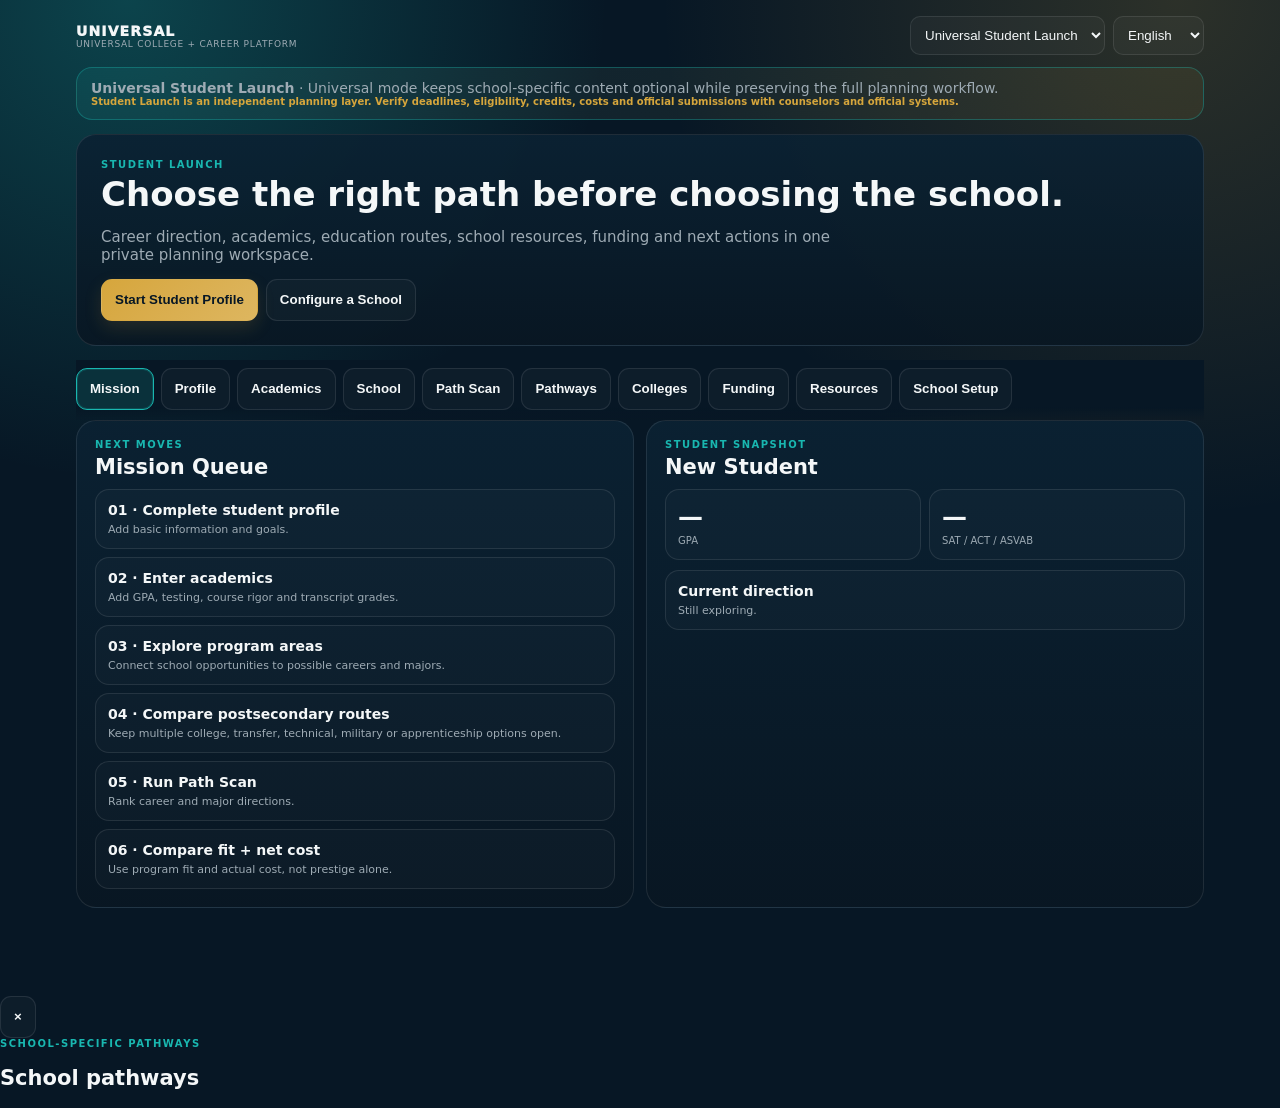
==== index.html @ d051eff3 "Load school pathway lookup" ====
<!doctype html><html lang="en"><head><meta charset="utf-8"><meta name="viewport" content="width=device-width,initial-scale=1"><title>Student Launch</title><meta name="theme-color" content="#071725"><link rel="stylesheet" href="styles.css"></head><body><div class="app"><header class="topbar"><div><div class="brand" id="brandName">STUDENT LAUNCH</div><div class="brandSub" id="brandSub">UNIVERSAL HIGH SCHOOL LAUNCH PLATFORM</div></div><div class="topActions"><select id="schoolSelect" aria-label="School edition"></select><select id="language"><option value="en">English</option><option value="es">Español</option></select></div></header><div class="edition" id="editionBanner"></div><section class="hero"><div class="eyebrow" id="heroEyebrow">Student Launch</div><h1>Choose the right path before choosing the school.</h1><p id="heroSub">Career direction, academics, education routes, school resources, funding and next actions in one private planning workspace.</p><div class="actions"><button class="btn primary" data-go="profile">Start Student Profile</button><button class="btn" data-go="setup">Configure a School</button></div></section><nav class="nav" id="nav"><button class="on" data-view="home">Mission</button><button data-view="profile">Profile</button><button data-view="academics">Academics</button><button data-view="school">School</button><button data-view="scan">Path Scan</button><button data-view="routes">Pathways</button><button data-view="colleges">Colleges</button><button data-view="funding">Funding</button><button data-view="resources">Resources</button><button data-view="setup">School Setup</button></nav><main><section class="view on" id="home"><div class="grid"><div class="panel"><div class="eyebrow">Next Moves</div><h2>Mission Queue</h2><div class="list" id="queue"></div></div><div class="panel"><div class="eyebrow">Student Snapshot</div><h2 id="snapName">New Student</h2><div class="stats"><div class="card"><strong id="snapGpa">—</strong><span>GPA</span></div><div class="card"><strong id="snapTest">—</strong><span>SAT / ACT / ASVAB</span></div></div><div class="card"><b>Current direction</b><p id="signal">Still exploring.</p></div></div></div></section><section class="view" id="profile"><div class="panel"><div class="eyebrow">Student Profile</div><h2>Basic information</h2><div class="grid"><div class="field"><label>Name</label><input id="name"></div><div class="field"><label>Graduation year</label><input id="grad" placeholder="2027"></div><div class="field"><label>Home state</label><input id="state" placeholder="Georgia"></div><div class="field"><label>Possible education benefit?</label><select id="benefit"><option>No</option><option>Possible / Verify</option><option>Yes / Verify</option></select></div></div><div class="field"><label>Interests</label><textarea id="interests"></textarea></div><div class="field"><label>Financial goal</label><textarea id="goal"></textarea></div><button class="btn primary" id="saveProfile">Save Profile</button></div></section><section class="view" id="academics"><div class="grid"><div class="panel"><div class="eyebrow">Academic Record</div><h2>Grades + rigor</h2><div class="grid"><div class="field"><label>Weighted GPA</label><input id="wgpa"></div><div class="field"><label>Unweighted GPA</label><input id="ugpa"></div><div class="field"><label>SAT</label><input id="sat"></div><div class="field"><label>ACT</label><input id="act"></div><div class="field"><label>AP Classes</label><input id="ap"></div><div class="field"><label>Honors Classes</label><input id="honors"></div><div class="field"><label>Dual Enrollment</label><input id="dual"></div><div class="field"><label>Class Rank</label><input id="rank"></div></div><button class="btn primary" id="saveAcad">Save Academics</button></div><div class="panel"><div class="row"><div><div class="eyebrow">Transcript Builder</div><h2>Course grades</h2></div><button class="btn" id="addCourse">+ Add</button></div><div class="list" id="courses"></div></div></div></section><section class="view" id="school"><div class="grid"><div class="panel"><div class="eyebrow" id="schoolEyebrow">School Edition</div><h2 id="schoolTitle">Universal mode</h2><p class="muted" id="schoolDesc"></p><div class="list" id="schoolPrograms"></div></div><div class="panel"><div class="eyebrow">School Readiness</div><h2>Official-system checklist</h2><div class="list" id="schoolChecklist"></div><div class="card notice" id="schoolCodeCard"></div></div></div></section><section class="view" id="scan"><div class="panel"><div class="eyebrow">Path Scan</div><h2>Find career + major directions</h2><p class="muted">This is planning guidance, not a final decision. Compare the result with courses, costs, real programs and counselor guidance.</p><div id="scanQuestions"></div><button class="btn primary" id="runScan">Analyze Paths</button><div class="list" id="scanResults"></div></div></section><section class="view" id="routes"><div class="grid"><div class="panel"><div class="eyebrow">Postsecondary Pathways</div><h2>Compare more than one route</h2><div class="list" id="routeList"></div></div><div class="panel"><div class="eyebrow">Selected</div><h2>Routes being considered</h2><div class="list" id="selectedRoutes"></div></div></div></section><section class="view" id="colleges"><div class="panel"><div class="eyebrow">College + Training Options</div><h2>Compare fit before prestige</h2><p class="muted">Planning matches only. Verify programs, admissions, deadlines, costs, transfer rules and scholarships on official sources.</p><div class="grid" id="schools"></div></div></section><section class="view" id="funding"><div class="grid"><div class="panel"><div class="eyebrow">Funding Stack</div><h2>Build the full aid picture</h2><div class="list" id="fundList"></div></div><div class="panel"><div class="eyebrow">Net Cost</div><h2>Simple annual estimate</h2><div class="field"><label>Annual cost</label><input id="cost"></div><div class="field"><label>Scholarships / grants</label><input id="scholar"></div><div class="field"><label>Other benefits</label><input id="benefits"></div><div class="card"><b>Estimated remaining annual cost</b><div class="big" id="net">$—</div></div></div></div></section><section class="view" id="resources"><div class="grid"><div class="panel"><div class="eyebrow">Official Resources</div><h2>Plan here. Act in official systems.</h2><div class="resources" id="resourceList"></div></div><div class="panel"><div class="eyebrow">Privacy + Handoff</div><h2>Student-first by design</h2><div class="card notice"><b>Private by default</b><p>Student-entered information stays in this browser unless the student chooses to export it.</p></div><div class="card"><b>Planning layer</b><p>Student Launch does not replace counselors, transcripts, FAFSA, district tools, official college portals, or school systems.</p></div></div></div></section><section class="view" id="setup"><div class="grid"><div class="panel"><div class="eyebrow">School Setup</div><h2>Create another school edition</h2><p class="muted">Configure the school once. The student experience updates from the configuration instead of requiring a rebuild.</p><div class="grid"><div class="field"><label>School name</label><input id="cfgName"></div><div class="field"><label>Short name</label><input id="cfgShort"></div><div class="field"><label>District</label><input id="cfgDistrict"></div><div class="field"><label>State</label><input id="cfgState"></div><div class="field"><label>Primary color</label><input id="cfgPrimary" placeholder="#19B7B0"></div><div class="field"><label>Accent color</label><input id="cfgAccent" placeholder="#D6A63C"></div><div class="field"><label>School code</label><input id="cfgCode"></div><div class="field"><label>Supported languages</label><input id="cfgLangs" placeholder="English, Spanish"></div></div><div class="field"><label>Programs / pathways (one per line: Name | Description)</label><textarea id="cfgPrograms"></textarea></div><div class="field"><label>Official resources (one per line: Name | URL | Description)</label><textarea id="cfgResources"></textarea></div><div class="field"><label>Readiness checklist (one item per line)</label><textarea id="cfgChecklist"></textarea></div><div class="field"><label>Pilot disclaimer</label><textarea id="cfgDisclaimer"></textarea></div><div class="actions"><button class="btn primary" id="saveSchool">Save School Edition</button><button class="btn" id="resetSchool">Load Current Into Form</button></div></div><div class="panel"><div class="eyebrow">Preview</div><h2>Configuration summary</h2><div id="setupPreview" class="list"></div></div></div></section></main></div><script src="app.js"></script><script src="student-profile-enhancements.js"></script><script src="school-pathway-lookup.js"></script><script src="button-fixes.js"></script></body></html>
---- styles.css ----
:root{--bg:#071725;--panel:#0b2233;--primary:#19b7b0;--accent:#d6a63c;--text:#f4f7f8;--muted:#9eabb4;--line:#ffffff18}*{box-sizing:border-box}body{margin:0;background:radial-gradient(circle at 10% 0,color-mix(in srgb,var(--primary) 28%,transparent),transparent 30%),radial-gradient(circle at 92% 0,color-mix(in srgb,var(--accent) 18%,transparent),transparent 32%),var(--bg);color:var(--text);font:14px system-ui,-apple-system,Segoe UI,sans-serif}.app{max-width:1160px;margin:auto;padding:16px 16px 88px}.topbar{display:flex;justify-content:space-between;gap:12px;align-items:center}.brand{font-weight:950;letter-spacing:.08em}.brandSub{font-size:9px;color:var(--muted);letter-spacing:.08em}.topActions{display:flex;gap:8px;flex-wrap:wrap}.topActions select,.field input,.field textarea,.field select{background:#ffffff08;border:1px solid var(--line);color:var(--text);border-radius:10px;padding:10px}.topActions select option,.field select option{color:#111}.edition{margin:12px 0;padding:12px 14px;border:1px solid color-mix(in srgb,var(--primary) 35%,transparent);background:linear-gradient(135deg,color-mix(in srgb,var(--primary) 10%,transparent),color-mix(in srgb,var(--accent) 8%,transparent));border-radius:16px;color:var(--muted)}.hero,.panel{border:1px solid var(--line);background:linear-gradient(180deg,#0b2233ee,#091723ee);border-radius:20px}.hero{padding:24px;margin:14px 0}.hero h1{font-size:34px;line-height:1.05;margin:7px 0}.hero p{max-width:760px;color:var(--muted);font-size:15px}.eyebrow{font-size:10px;color:var(--primary);font-weight:900;text-transform:uppercase;letter-spacing:.15em}.actions,.row{display:flex;gap:8px;align-items:center;flex-wrap:wrap}.actions{margin-top:14px}.row{justify-content:space-between;align-items:flex-start}.nav{position:sticky;top:0;z-index:5;display:flex;gap:7px;overflow:auto;padding:8px 0 10px;background:linear-gradient(var(--bg) 78%,transparent)}.nav button,.btn{border:1px solid var(--line);background:#ffffff07;color:var(--text);padding:10px 13px;min-height:42px;border-radius:11px;font-weight:800;cursor:pointer;touch-action:manipulation;-webkit-tap-highlight-color:transparent;transition:transform .12s ease,border-color .12s ease,background .12s ease,box-shadow .12s ease}.nav button:hover,.btn:hover{border-color:color-mix(in srgb,var(--primary) 58%,transparent);background:color-mix(in srgb,var(--primary) 8%,#ffffff07)}.nav button:focus-visible,.btn:focus-visible{outline:3px solid color-mix(in srgb,var(--primary) 45%,transparent);outline-offset:2px}.nav button:active,.btn:active,.btn.pressed{transform:translateY(1px) scale(.985)}.nav button.on,.btn.on{border-color:var(--primary);background:color-mix(in srgb,var(--primary) 16%,transparent);box-shadow:inset 0 0 0 1px color-mix(in srgb,var(--primary) 20%,transparent)}.btn.primary{background:linear-gradient(135deg,var(--accent),color-mix(in srgb,var(--accent) 82%,white));color:#071725;border:1px solid transparent;box-shadow:0 7px 18px color-mix(in srgb,var(--accent) 14%,transparent)}.btn.primary:hover{background:linear-gradient(135deg,color-mix(in srgb,var(--accent) 92%,white),color-mix(in srgb,var(--accent) 72%,white))}.view{display:none}.view.on{display:block}.grid{display:grid;grid-template-columns:1fr 1fr;gap:12px}.panel{padding:18px}.panel h2{margin:5px 0 10px;font-size:21px}.card{border:1px solid var(--line);background:#ffffff05;border-radius:14px;padding:12px}.card p{color:var(--muted);font-size:11px;margin:5px 0 0}.notice{border-left:3px solid var(--primary)}.muted{color:var(--muted)}.list{display:grid;gap:8px;margin-top:10px}.field{margin:8px 0}.field label{display:block;color:var(--muted);font-size:9px;text-transform:uppercase;letter-spacing:.08em;margin-bottom:4px}.field input,.field textarea,.field select{width:100%}.field textarea{min-height:82px;resize:vertical}.stats{display:grid;grid-template-columns:1fr 1fr;gap:8px;margin:10px 0}.stats strong,.big{display:block;font-size:25px;font-weight:900}.stats span{font-size:10px;color:var(--muted)}.resource{display:block;color:inherit;text-decoration:none}.resource:hover .card{border-color:var(--primary)}.resources{display:grid;grid-template-columns:1fr 1fr;gap:8px}.pill{display:inline-flex;padding:4px 7px;border-radius:999px;border:1px solid color-mix(in srgb,var(--primary) 38%,transparent);color:var(--primary);font-size:9px}.score{font-size:23px;font-weight:900}.course{display:grid;grid-template-columns:2fr 1fr 1fr 1fr auto;gap:6px;align-items:end}.course .btn{height:42px}.check{display:flex;gap:8px;align-items:flex-start}.check input{margin-top:3px}.configBadge{font-size:10px;color:var(--accent);font-weight:800}@media(max-width:820px){.grid,.resources,.course{grid-template-columns:1fr}.hero h1{font-size:30px}.topbar{align-items:flex-start;flex-direction:column}.topActions{width:100%}.topActions select{flex:1;min-width:150px}.nav{margin-left:-4px;margin-right:-4px;padding-bottom:12px}.nav button{flex:0 0 auto;min-height:44px}.hero .actions .btn,.panel>.btn{width:100%;justify-content:center}.row>.btn{min-width:92px}.stats{grid-template-columns:1fr 1fr}}
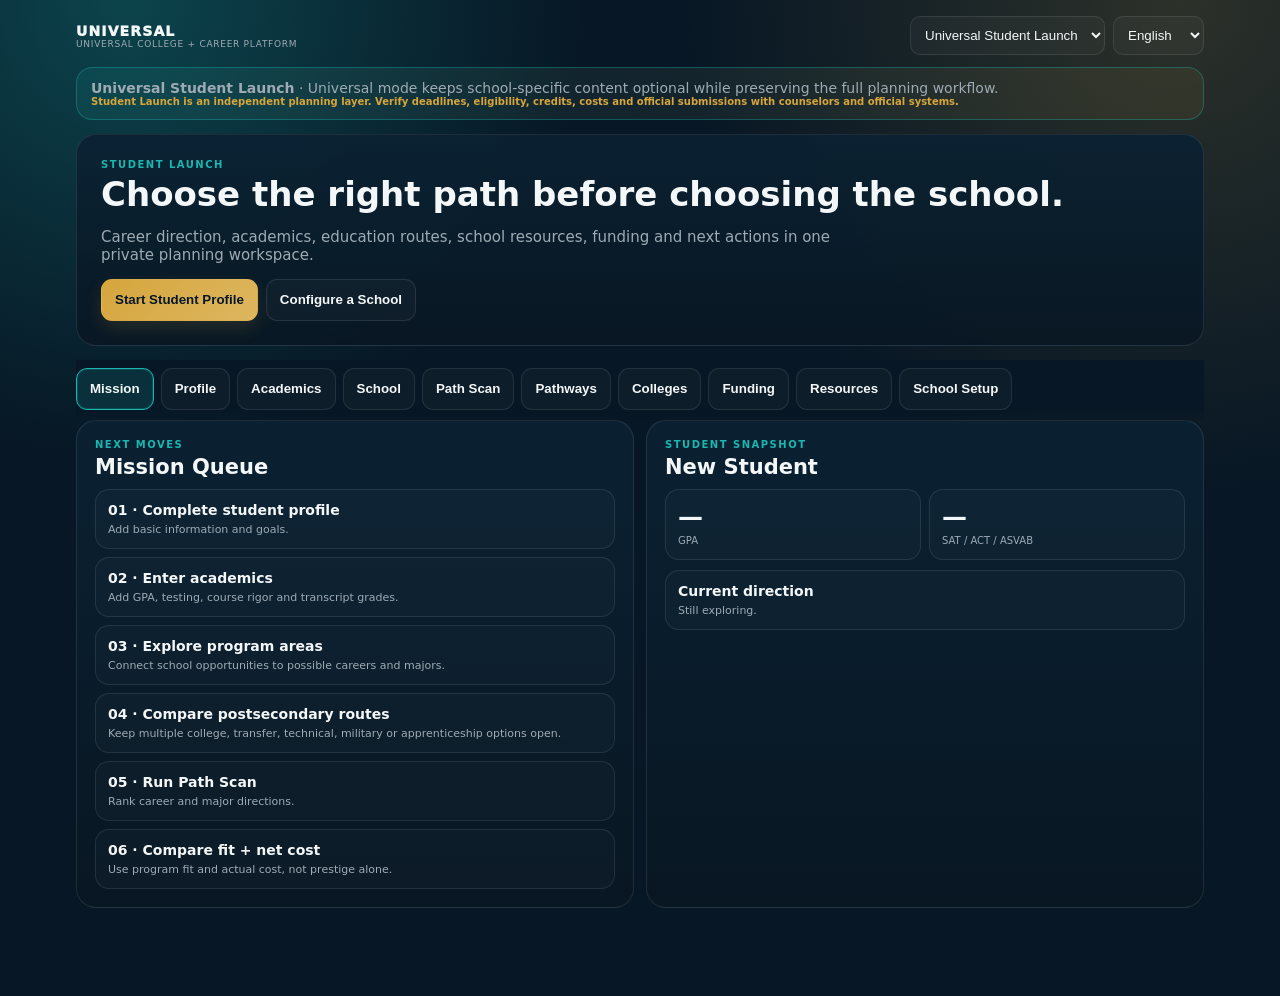
==== commit 6d28ebb9: "Load Georgia pathway intelligence layer" ====
--- a/index.html
+++ b/index.html
@@ -1 +1 @@
-<!doctype html><html lang="en"><head><meta charset="utf-8"><meta name="viewport" content="width=device-width,initial-scale=1"><title>Student Launch</title><meta name="theme-color" content="#071725"><link rel="stylesheet" href="styles.css"></head><body><div class="app"><header class="topbar"><div><div class="brand" id="brandName">STUDENT LAUNCH</div><div class="brandSub" id="brandSub">UNIVERSAL HIGH SCHOOL LAUNCH PLATFORM</div></div><div class="topActions"><select id="schoolSelect" aria-label="School edition"></select><select id="language"><option value="en">English</option><option value="es">Español</option></select></div></header><div class="edition" id="editionBanner"></div><section class="hero"><div class="eyebrow" id="heroEyebrow">Student Launch</div><h1>Choose the right path before choosing the school.</h1><p id="heroSub">Career direction, academics, education routes, school resources, funding and next actions in one private planning workspace.</p><div class="actions"><button class="btn primary" data-go="profile">Start Student Profile</button><button class="btn" data-go="setup">Configure a School</button></div></section><nav class="nav" id="nav"><button class="on" data-view="home">Mission</button><button data-view="profile">Profile</button><button data-view="academics">Academics</button><button data-view="school">School</button><button data-view="scan">Path Scan</button><button data-view="routes">Pathways</button><button data-view="colleges">Colleges</button><button data-view="funding">Funding</button><button data-view="resources">Resources</button><button data-view="setup">School Setup</button></nav><main><section class="view on" id="home"><div class="grid"><div class="panel"><div class="eyebrow">Next Moves</div><h2>Mission Queue</h2><div class="list" id="queue"></div></div><div class="panel"><div class="eyebrow">Student Snapshot</div><h2 id="snapName">New Student</h2><div class="stats"><div class="card"><strong id="snapGpa">—</strong><span>GPA</span></div><div class="card"><strong id="snapTest">—</strong><span>SAT / ACT / ASVAB</span></div></div><div class="card"><b>Current direction</b><p id="signal">Still exploring.</p></div></div></div></section><section class="view" id="profile"><div class="panel"><div class="eyebrow">Student Profile</div><h2>Basic information</h2><div class="grid"><div class="field"><label>Name</label><input id="name"></div><div class="field"><label>Graduation year</label><input id="grad" placeholder="2027"></div><div class="field"><label>Home state</label><input id="state" placeholder="Georgia"></div><div class="field"><label>Possible education benefit?</label><select id="benefit"><option>No</option><option>Possible / Verify</option><option>Yes / Verify</option></select></div></div><div class="field"><label>Interests</label><textarea id="interests"></textarea></div><div class="field"><label>Financial goal</label><textarea id="goal"></textarea></div><button class="btn primary" id="saveProfile">Save Profile</button></div></section><section class="view" id="academics"><div class="grid"><div class="panel"><div class="eyebrow">Academic Record</div><h2>Grades + rigor</h2><div class="grid"><div class="field"><label>Weighted GPA</label><input id="wgpa"></div><div class="field"><label>Unweighted GPA</label><input id="ugpa"></div><div class="field"><label>SAT</label><input id="sat"></div><div class="field"><label>ACT</label><input id="act"></div><div class="field"><label>AP Classes</label><input id="ap"></div><div class="field"><label>Honors Classes</label><input id="honors"></div><div class="field"><label>Dual Enrollment</label><input id="dual"></div><div class="field"><label>Class Rank</label><input id="rank"></div></div><button class="btn primary" id="saveAcad">Save Academics</button></div><div class="panel"><div class="row"><div><div class="eyebrow">Transcript Builder</div><h2>Course grades</h2></div><button class="btn" id="addCourse">+ Add</button></div><div class="list" id="courses"></div></div></div></section><section class="view" id="school"><div class="grid"><div class="panel"><div class="eyebrow" id="schoolEyebrow">School Edition</div><h2 id="schoolTitle">Universal mode</h2><p class="muted" id="schoolDesc"></p><div class="list" id="schoolPrograms"></div></div><div class="panel"><div class="eyebrow">School Readiness</div><h2>Official-system checklist</h2><div class="list" id="schoolChecklist"></div><div class="card notice" id="schoolCodeCard"></div></div></div></section><section class="view" id="scan"><div class="panel"><div class="eyebrow">Path Scan</div><h2>Find career + major directions</h2><p class="muted">This is planning guidance, not a final decision. Compare the result with courses, costs, real programs and counselor guidance.</p><div id="scanQuestions"></div><button class="btn primary" id="runScan">Analyze Paths</button><div class="list" id="scanResults"></div></div></section><section class="view" id="routes"><div class="grid"><div class="panel"><div class="eyebrow">Postsecondary Pathways</div><h2>Compare more than one route</h2><div class="list" id="routeList"></div></div><div class="panel"><div class="eyebrow">Selected</div><h2>Routes being considered</h2><div class="list" id="selectedRoutes"></div></div></div></section><section class="view" id="colleges"><div class="panel"><div class="eyebrow">College + Training Options</div><h2>Compare fit before prestige</h2><p class="muted">Planning matches only. Verify programs, admissions, deadlines, costs, transfer rules and scholarships on official sources.</p><div class="grid" id="schools"></div></div></section><section class="view" id="funding"><div class="grid"><div class="panel"><div class="eyebrow">Funding Stack</div><h2>Build the full aid picture</h2><div class="list" id="fundList"></div></div><div class="panel"><div class="eyebrow">Net Cost</div><h2>Simple annual estimate</h2><div class="field"><label>Annual cost</label><input id="cost"></div><div class="field"><label>Scholarships / grants</label><input id="scholar"></div><div class="field"><label>Other benefits</label><input id="benefits"></div><div class="card"><b>Estimated remaining annual cost</b><div class="big" id="net">$—</div></div></div></div></section><section class="view" id="resources"><div class="grid"><div class="panel"><div class="eyebrow">Official Resources</div><h2>Plan here. Act in official systems.</h2><div class="resources" id="resourceList"></div></div><div class="panel"><div class="eyebrow">Privacy + Handoff</div><h2>Student-first by design</h2><div class="card notice"><b>Private by default</b><p>Student-entered information stays in this browser unless the student chooses to export it.</p></div><div class="card"><b>Planning layer</b><p>Student Launch does not replace counselors, transcripts, FAFSA, district tools, official college portals, or school systems.</p></div></div></div></section><section class="view" id="setup"><div class="grid"><div class="panel"><div class="eyebrow">School Setup</div><h2>Create another school edition</h2><p class="muted">Configure the school once. The student experience updates from the configuration instead of requiring a rebuild.</p><div class="grid"><div class="field"><label>School name</label><input id="cfgName"></div><div class="field"><label>Short name</label><input id="cfgShort"></div><div class="field"><label>District</label><input id="cfgDistrict"></div><div class="field"><label>State</label><input id="cfgState"></div><div class="field"><label>Primary color</label><input id="cfgPrimary" placeholder="#19B7B0"></div><div class="field"><label>Accent color</label><input id="cfgAccent" placeholder="#D6A63C"></div><div class="field"><label>School code</label><input id="cfgCode"></div><div class="field"><label>Supported languages</label><input id="cfgLangs" placeholder="English, Spanish"></div></div><div class="field"><label>Programs / pathways (one per line: Name | Description)</label><textarea id="cfgPrograms"></textarea></div><div class="field"><label>Official resources (one per line: Name | URL | Description)</label><textarea id="cfgResources"></textarea></div><div class="field"><label>Readiness checklist (one item per line)</label><textarea id="cfgChecklist"></textarea></div><div class="field"><label>Pilot disclaimer</label><textarea id="cfgDisclaimer"></textarea></div><div class="actions"><button class="btn primary" id="saveSchool">Save School Edition</button><button class="btn" id="resetSchool">Load Current Into Form</button></div></div><div class="panel"><div class="eyebrow">Preview</div><h2>Configuration summary</h2><div id="setupPreview" class="list"></div></div></div></section></main></div><script src="app.js"></script><script src="student-profile-enhancements.js"></script><script src="school-pathway-lookup.js"></script><script src="button-fixes.js"></script></body></html>+<!doctype html><html lang="en"><head><meta charset="utf-8"><meta name="viewport" content="width=device-width,initial-scale=1"><title>Student Launch</title><meta name="theme-color" content="#071725"><link rel="stylesheet" href="styles.css"></head><body><div class="app"><header class="topbar"><div><div class="brand" id="brandName">STUDENT LAUNCH</div><div class="brandSub" id="brandSub">UNIVERSAL HIGH SCHOOL LAUNCH PLATFORM</div></div><div class="topActions"><select id="schoolSelect" aria-label="School edition"></select><select id="language"><option value="en">English</option><option value="es">Español</option></select></div></header><div class="edition" id="editionBanner"></div><section class="hero"><div class="eyebrow" id="heroEyebrow">Student Launch</div><h1>Choose the right path before choosing the school.</h1><p id="heroSub">Career direction, academics, education routes, school resources, funding and next actions in one private planning workspace.</p><div class="actions"><button class="btn primary" data-go="profile">Start Student Profile</button><button class="btn" data-go="setup">Configure a School</button></div></section><nav class="nav" id="nav"><button class="on" data-view="home">Mission</button><button data-view="profile">Profile</button><button data-view="academics">Academics</button><button data-view="school">School</button><button data-view="scan">Path Scan</button><button data-view="routes">Pathways</button><button data-view="colleges">Colleges</button><button data-view="funding">Funding</button><button data-view="resources">Resources</button><button data-view="setup">School Setup</button></nav><main><section class="view on" id="home"><div class="grid"><div class="panel"><div class="eyebrow">Next Moves</div><h2>Mission Queue</h2><div class="list" id="queue"></div></div><div class="panel"><div class="eyebrow">Student Snapshot</div><h2 id="snapName">New Student</h2><div class="stats"><div class="card"><strong id="snapGpa">—</strong><span>GPA</span></div><div class="card"><strong id="snapTest">—</strong><span>SAT / ACT / ASVAB</span></div></div><div class="card"><b>Current direction</b><p id="signal">Still exploring.</p></div></div></div></section><section class="view" id="profile"><div class="panel"><div class="eyebrow">Student Profile</div><h2>Basic information</h2><div class="grid"><div class="field"><label>Name</label><input id="name"></div><div class="field"><label>Graduation year</label><input id="grad" placeholder="2027"></div><div class="field"><label>Home state</label><input id="state" placeholder="Georgia"></div><div class="field"><label>Possible education benefit?</label><select id="benefit"><option>No</option><option>Possible / Verify</option><option>Yes / Verify</option></select></div></div><div class="field"><label>Interests</label><textarea id="interests"></textarea></div><div class="field"><label>Financial goal</label><textarea id="goal"></textarea></div><button class="btn primary" id="saveProfile">Save Profile</button></div></section><section class="view" id="academics"><div class="grid"><div class="panel"><div class="eyebrow">Academic Record</div><h2>Grades + rigor</h2><div class="grid"><div class="field"><label>Weighted GPA</label><input id="wgpa"></div><div class="field"><label>Unweighted GPA</label><input id="ugpa"></div><div class="field"><label>SAT</label><input id="sat"></div><div class="field"><label>ACT</label><input id="act"></div><div class="field"><label>AP Classes</label><input id="ap"></div><div class="field"><label>Honors Classes</label><input id="honors"></div><div class="field"><label>Dual Enrollment</label><input id="dual"></div><div class="field"><label>Class Rank</label><input id="rank"></div></div><button class="btn primary" id="saveAcad">Save Academics</button></div><div class="panel"><div class="row"><div><div class="eyebrow">Transcript Builder</div><h2>Course grades</h2></div><button class="btn" id="addCourse">+ Add</button></div><div class="list" id="courses"></div></div></div></section><section class="view" id="school"><div class="grid"><div class="panel"><div class="eyebrow" id="schoolEyebrow">School Edition</div><h2 id="schoolTitle">Universal mode</h2><p class="muted" id="schoolDesc"></p><div class="list" id="schoolPrograms"></div></div><div class="panel"><div class="eyebrow">School Readiness</div><h2>Official-system checklist</h2><div class="list" id="schoolChecklist"></div><div class="card notice" id="schoolCodeCard"></div></div></div></section><section class="view" id="scan"><div class="panel"><div class="eyebrow">Path Scan</div><h2>Find career + major directions</h2><p class="muted">This is planning guidance, not a final decision. Compare the result with courses, costs, real programs and counselor guidance.</p><div id="scanQuestions"></div><button class="btn primary" id="runScan">Analyze Paths</button><div class="list" id="scanResults"></div></div></section><section class="view" id="routes"><div class="grid"><div class="panel"><div class="eyebrow">Postsecondary Pathways</div><h2>Compare more than one route</h2><div class="list" id="routeList"></div></div><div class="panel"><div class="eyebrow">Selected</div><h2>Routes being considered</h2><div class="list" id="selectedRoutes"></div></div></div></section><section class="view" id="colleges"><div class="panel"><div class="eyebrow">College + Training Options</div><h2>Compare fit before prestige</h2><p class="muted">Planning matches only. Verify programs, admissions, deadlines, costs, transfer rules and scholarships on official sources.</p><div class="grid" id="schools"></div></div></section><section class="view" id="funding"><div class="grid"><div class="panel"><div class="eyebrow">Funding Stack</div><h2>Build the full aid picture</h2><div class="list" id="fundList"></div></div><div class="panel"><div class="eyebrow">Net Cost</div><h2>Simple annual estimate</h2><div class="field"><label>Annual cost</label><input id="cost"></div><div class="field"><label>Scholarships / grants</label><input id="scholar"></div><div class="field"><label>Other benefits</label><input id="benefits"></div><div class="card"><b>Estimated remaining annual cost</b><div class="big" id="net">$—</div></div></div></div></section><section class="view" id="resources"><div class="grid"><div class="panel"><div class="eyebrow">Official Resources</div><h2>Plan here. Act in official systems.</h2><div class="resources" id="resourceList"></div></div><div class="panel"><div class="eyebrow">Privacy + Handoff</div><h2>Student-first by design</h2><div class="card notice"><b>Private by default</b><p>Student-entered information stays in this browser unless the student chooses to export it.</p></div><div class="card"><b>Planning layer</b><p>Student Launch does not replace counselors, transcripts, FAFSA, district tools, official college portals, or school systems.</p></div></div></div></section><section class="view" id="setup"><div class="grid"><div class="panel"><div class="eyebrow">School Setup</div><h2>Create another school edition</h2><p class="muted">Configure the school once. The student experience updates from the configuration instead of requiring a rebuild.</p><div class="grid"><div class="field"><label>School name</label><input id="cfgName"></div><div class="field"><label>Short name</label><input id="cfgShort"></div><div class="field"><label>District</label><input id="cfgDistrict"></div><div class="field"><label>State</label><input id="cfgState"></div><div class="field"><label>Primary color</label><input id="cfgPrimary" placeholder="#19B7B0"></div><div class="field"><label>Accent color</label><input id="cfgAccent" placeholder="#D6A63C"></div><div class="field"><label>School code</label><input id="cfgCode"></div><div class="field"><label>Supported languages</label><input id="cfgLangs" placeholder="English, Spanish"></div></div><div class="field"><label>Programs / pathways (one per line: Name | Description)</label><textarea id="cfgPrograms"></textarea></div><div class="field"><label>Official resources (one per line: Name | URL | Description)</label><textarea id="cfgResources"></textarea></div><div class="field"><label>Readiness checklist (one item per line)</label><textarea id="cfgChecklist"></textarea></div><div class="field"><label>Pilot disclaimer</label><textarea id="cfgDisclaimer"></textarea></div><div class="actions"><button class="btn primary" id="saveSchool">Save School Edition</button><button class="btn" id="resetSchool">Load Current Into Form</button></div></div><div class="panel"><div class="eyebrow">Preview</div><h2>Configuration summary</h2><div id="setupPreview" class="list"></div></div></div></section></main></div><script src="app.js"></script><script src="student-profile-enhancements.js"></script><script src="school-pathway-lookup.js"></script><script src="georgia-pathway-layer.js"></script><script src="button-fixes.js"></script></body></html>
--- a/styles.css
+++ b/styles.css
@@ -1 +1 @@
-:root{--bg:#071725;--panel:#0b2233;--primary:#19b7b0;--accent:#d6a63c;--text:#f4f7f8;--muted:#9eabb4;--line:#ffffff18}*{box-sizing:border-box}body{margin:0;background:radial-gradient(circle at 10% 0,color-mix(in srgb,var(--primary) 28%,transparent),transparent 30%),radial-gradient(circle at 92% 0,color-mix(in srgb,var(--accent) 18%,transparent),transparent 32%),var(--bg);color:var(--text);font:14px system-ui,-apple-system,Segoe UI,sans-serif}.app{max-width:1160px;margin:auto;padding:16px 16px 88px}.topbar{display:flex;justify-content:space-between;gap:12px;align-items:center}.brand{font-weight:950;letter-spacing:.08em}.brandSub{font-size:9px;color:var(--muted);letter-spacing:.08em}.topActions{display:flex;gap:8px;flex-wrap:wrap}.topActions select,.field input,.field textarea,.field select{background:#ffffff08;border:1px solid var(--line);color:var(--text);border-radius:10px;padding:10px}.topActions select option,.field select option{color:#111}.edition{margin:12px 0;padding:12px 14px;border:1px solid color-mix(in srgb,var(--primary) 35%,transparent);background:linear-gradient(135deg,color-mix(in srgb,var(--primary) 10%,transparent),color-mix(in srgb,var(--accent) 8%,transparent));border-radius:16px;color:var(--muted)}.hero,.panel{border:1px solid var(--line);background:linear-gradient(180deg,#0b2233ee,#091723ee);border-radius:20px}.hero{padding:24px;margin:14px 0}.hero h1{font-size:34px;line-height:1.05;margin:7px 0}.hero p{max-width:760px;color:var(--muted);font-size:15px}.eyebrow{font-size:10px;color:var(--primary);font-weight:900;text-transform:uppercase;letter-spacing:.15em}.actions,.row{display:flex;gap:8px;align-items:center;flex-wrap:wrap}.actions{margin-top:14px}.row{justify-content:space-between;align-items:flex-start}.nav{position:sticky;top:0;z-index:5;display:flex;gap:7px;overflow:auto;padding:8px 0 10px;background:linear-gradient(var(--bg) 78%,transparent)}.nav button,.btn{border:1px solid var(--line);background:#ffffff07;color:var(--text);padding:10px 13px;min-height:42px;border-radius:11px;font-weight:800;cursor:pointer;touch-action:manipulation;-webkit-tap-highlight-color:transparent;transition:transform .12s ease,border-color .12s ease,background .12s ease,box-shadow .12s ease}.nav button:hover,.btn:hover{border-color:color-mix(in srgb,var(--primary) 58%,transparent);background:color-mix(in srgb,var(--primary) 8%,#ffffff07)}.nav button:focus-visible,.btn:focus-visible{outline:3px solid color-mix(in srgb,var(--primary) 45%,transparent);outline-offset:2px}.nav button:active,.btn:active,.btn.pressed{transform:translateY(1px) scale(.985)}.nav button.on,.btn.on{border-color:var(--primary);background:color-mix(in srgb,var(--primary) 16%,transparent);box-shadow:inset 0 0 0 1px color-mix(in srgb,var(--primary) 20%,transparent)}.btn.primary{background:linear-gradient(135deg,var(--accent),color-mix(in srgb,var(--accent) 82%,white));color:#071725;border:1px solid transparent;box-shadow:0 7px 18px color-mix(in srgb,var(--accent) 14%,transparent)}.btn.primary:hover{background:linear-gradient(135deg,color-mix(in srgb,var(--accent) 92%,white),color-mix(in srgb,var(--accent) 72%,white))}.view{display:none}.view.on{display:block}.grid{display:grid;grid-template-columns:1fr 1fr;gap:12px}.panel{padding:18px}.panel h2{margin:5px 0 10px;font-size:21px}.card{border:1px solid var(--line);background:#ffffff05;border-radius:14px;padding:12px}.card p{color:var(--muted);font-size:11px;margin:5px 0 0}.notice{border-left:3px solid var(--primary)}.muted{color:var(--muted)}.list{display:grid;gap:8px;margin-top:10px}.field{margin:8px 0}.field label{display:block;color:var(--muted);font-size:9px;text-transform:uppercase;letter-spacing:.08em;margin-bottom:4px}.field input,.field textarea,.field select{width:100%}.field textarea{min-height:82px;resize:vertical}.stats{display:grid;grid-template-columns:1fr 1fr;gap:8px;margin:10px 0}.stats strong,.big{display:block;font-size:25px;font-weight:900}.stats span{font-size:10px;color:var(--muted)}.resource{display:block;color:inherit;text-decoration:none}.resource:hover .card{border-color:var(--primary)}.resources{display:grid;grid-template-columns:1fr 1fr;gap:8px}.pill{display:inline-flex;padding:4px 7px;border-radius:999px;border:1px solid color-mix(in srgb,var(--primary) 38%,transparent);color:var(--primary);font-size:9px}.score{font-size:23px;font-weight:900}.course{display:grid;grid-template-columns:2fr 1fr 1fr 1fr auto;gap:6px;align-items:end}.course .btn{height:42px}.check{display:flex;gap:8px;align-items:flex-start}.check input{margin-top:3px}.configBadge{font-size:10px;color:var(--accent);font-weight:800}@media(max-width:820px){.grid,.resources,.course{grid-template-columns:1fr}.hero h1{font-size:30px}.topbar{align-items:flex-start;flex-direction:column}.topActions{width:100%}.topActions select{flex:1;min-width:150px}.nav{margin-left:-4px;margin-right:-4px;padding-bottom:12px}.nav button{flex:0 0 auto;min-height:44px}.hero .actions .btn,.panel>.btn{width:100%;justify-content:center}.row>.btn{min-width:92px}.stats{grid-template-columns:1fr 1fr}}+:root{--bg:#071725;--panel:#0b2233;--primary:#19b7b0;--accent:#d6a63c;--text:#f4f7f8;--muted:#9eabb4;--line:#ffffff18}*{box-sizing:border-box}body{margin:0;background:radial-gradient(circle at 10% 0,color-mix(in srgb,var(--primary) 28%,transparent),transparent 30%),radial-gradient(circle at 92% 0,color-mix(in srgb,var(--accent) 18%,transparent),transparent 32%),var(--bg);color:var(--text);font:14px system-ui,-apple-system,Segoe UI,sans-serif}.app{max-width:1160px;margin:auto;padding:16px 16px 88px}.topbar{display:flex;justify-content:space-between;gap:12px;align-items:center}.brand{font-weight:950;letter-spacing:.08em}.brandSub{font-size:9px;color:var(--muted);letter-spacing:.08em}.topActions{display:flex;gap:8px;flex-wrap:wrap}.topActions select,.field input,.field textarea,.field select{background:#ffffff08;border:1px solid var(--line);color:var(--text);border-radius:10px;padding:10px}.topActions select option,.field select option{color:#111}.edition{margin:12px 0;padding:12px 14px;border:1px solid color-mix(in srgb,var(--primary) 35%,transparent);background:linear-gradient(135deg,color-mix(in srgb,var(--primary) 10%,transparent),color-mix(in srgb,var(--accent) 8%,transparent));border-radius:16px;color:var(--muted)}.hero,.panel{border:1px solid var(--line);background:linear-gradient(180deg,#0b2233ee,#091723ee);border-radius:20px}.hero{padding:24px;margin:14px 0}.hero h1{font-size:34px;line-height:1.05;margin:7px 0}.hero p{max-width:760px;color:var(--muted);font-size:15px}.eyebrow{font-size:10px;color:var(--primary);font-weight:900;text-transform:uppercase;letter-spacing:.15em}.actions,.row{display:flex;gap:8px;align-items:center;flex-wrap:wrap}.actions{margin-top:14px}.row{justify-content:space-between;align-items:flex-start}.nav{position:sticky;top:0;z-index:5;display:flex;gap:7px;overflow:auto;padding:8px 0 10px;background:linear-gradient(var(--bg) 78%,transparent)}.nav button,.btn{border:1px solid var(--line);background:#ffffff07;color:var(--text);padding:10px 13px;min-height:42px;border-radius:11px;font-weight:800;cursor:pointer;touch-action:manipulation;-webkit-tap-highlight-color:transparent;transition:transform .12s ease,border-color .12s ease,background .12s ease,box-shadow .12s ease}.nav button:hover,.btn:hover{border-color:color-mix(in srgb,var(--primary) 58%,transparent);background:color-mix(in srgb,var(--primary) 8%,#ffffff07)}.nav button:focus-visible,.btn:focus-visible{outline:3px solid color-mix(in srgb,var(--primary) 45%,transparent);outline-offset:2px}.nav button:active,.btn:active,.btn.pressed{transform:translateY(1px) scale(.985)}.nav button.on,.btn.on{border-color:var(--primary);background:color-mix(in srgb,var(--primary) 16%,transparent);box-shadow:inset 0 0 0 1px color-mix(in srgb,var(--primary) 20%,transparent)}.btn.primary{background:linear-gradient(135deg,var(--accent),color-mix(in srgb,var(--accent) 82%,white));color:#071725;border:1px solid transparent;box-shadow:0 7px 18px color-mix(in srgb,var(--accent) 14%,transparent)}.btn.primary:hover{background:linear-gradient(135deg,color-mix(in srgb,var(--accent) 92%,white),color-mix(in srgb,var(--accent) 72%,white))}.view{display:none}.view.on{display:block}.grid{display:grid;grid-template-columns:1fr 1fr;gap:12px}.panel{padding:18px}.panel h2{margin:5px 0 10px;font-size:21px}.card{border:1px solid var(--line);background:#ffffff05;border-radius:14px;padding:12px}.card p{color:var(--muted);font-size:11px;margin:5px 0 0}.notice{border-left:3px solid var(--primary)}.muted{color:var(--muted)}.list{display:grid;gap:8px;margin-top:10px}.field{margin:8px 0}.field label{display:block;color:var(--muted);font-size:9px;text-transform:uppercase;letter-spacing:.08em;margin-bottom:4px}.field input,.field textarea,.field select{width:100%}.field textarea{min-height:82px;resize:vertical}.stats{display:grid;grid-template-columns:1fr 1fr;gap:8px;margin:10px 0}.stats strong,.big{display:block;font-size:25px;font-weight:900}.stats span{font-size:10px;color:var(--muted)}.resource{display:block;color:inherit;text-decoration:none}.resource:hover .card{border-color:var(--primary)}.resources{display:grid;grid-template-columns:1fr 1fr;gap:8px}.pill{display:inline-flex;padding:4px 7px;border-radius:999px;border:1px solid color-mix(in srgb,var(--primary) 38%,transparent);color:var(--primary);font-size:9px}.score{font-size:23px;font-weight:900}.course{display:grid;grid-template-columns:2fr 1fr 1fr 1fr auto;gap:6px;align-items:end}.course .btn{height:42px}.check{display:flex;gap:8px;align-items:flex-start}.check input{margin-top:3px}.configBadge{font-size:10px;color:var(--accent);font-weight:800}.schoolLookupCard{margin:10px 0 14px}.schoolLookupCard h3{margin:5px 0}.schoolLookupRow{display:grid;grid-template-columns:1fr auto;gap:8px;align-items:end}.schoolLookupField{margin:0}.schoolLookupResults{display:grid;gap:6px;margin-top:8px}.schoolResult{width:100%;display:flex;justify-content:space-between;align-items:center;text-align:left;gap:12px;border:1px solid var(--line);background:#ffffff05;color:var(--text);border-radius:12px;padding:11px;cursor:pointer}.schoolResult:hover{border-color:var(--primary)}.schoolResult small{display:block;color:var(--muted);margin-top:3px}.selectedSchool{display:flex;gap:10px;align-items:center;flex-wrap:wrap;margin-top:10px;padding:10px 12px;border-radius:12px;background:color-mix(in srgb,var(--primary) 9%,transparent);border:1px solid color-mix(in srgb,var(--primary) 32%,transparent)}.selectedSchool span{font-size:9px;color:var(--muted);text-transform:uppercase;letter-spacing:.08em}.selectedSchool b{flex:1}.pathwayModal{position:fixed;inset:0;z-index:50;display:none;align-items:center;justify-content:center;padding:16px;background:#02080dcc;backdrop-filter:blur(8px)}.pathwayModal.open{display:flex}.pathwayModalPanel{position:relative;width:min(720px,100%);max-height:85vh;overflow:auto;background:linear-gradient(180deg,#0b2233,#071725);border:1px solid var(--line);border-radius:20px;padding:20px;box-shadow:0 24px 70px #0009}.pathwayClose{position:absolute;right:12px;top:12px;width:40px;padding:0;font-size:24px}.pathwayGrid{display:grid;grid-template-columns:1fr 1fr;gap:8px;margin:12px 0}.pathwayChoice{display:flex;gap:10px;align-items:center;text-align:left;border:1px solid var(--line);background:#ffffff05;color:var(--text);padding:12px;border-radius:12px;cursor:pointer}.pathwayChoice span{color:var(--primary)}.pathwayChoice:hover,.pathwayChoice.on{border-color:var(--primary);background:color-mix(in srgb,var(--primary) 12%,transparent)}.officialLinks{display:grid;gap:7px;margin-top:12px}.officialLinks a{color:var(--primary);text-decoration:none;font-weight:800}.officialLinks a:hover{text-decoration:underline}@media(max-width:820px){.grid,.resources,.course,.pathwayGrid,.schoolLookupRow{grid-template-columns:1fr}.hero h1{font-size:30px}.topbar{align-items:flex-start;flex-direction:column}.topActions{width:100%}.topActions select{flex:1;min-width:150px}.nav{margin-left:-4px;margin-right:-4px;padding-bottom:12px}.nav button{flex:0 0 auto;min-height:44px}.hero .actions .btn,.panel>.btn{width:100%;justify-content:center}.row>.btn{min-width:92px}.stats{grid-template-columns:1fr 1fr}.schoolLookupRow .btn{width:100%}.pathwayModal{align-items:flex-end;padding:8px}.pathwayModalPanel{max-height:90vh;border-radius:18px 18px 10px 10px}}
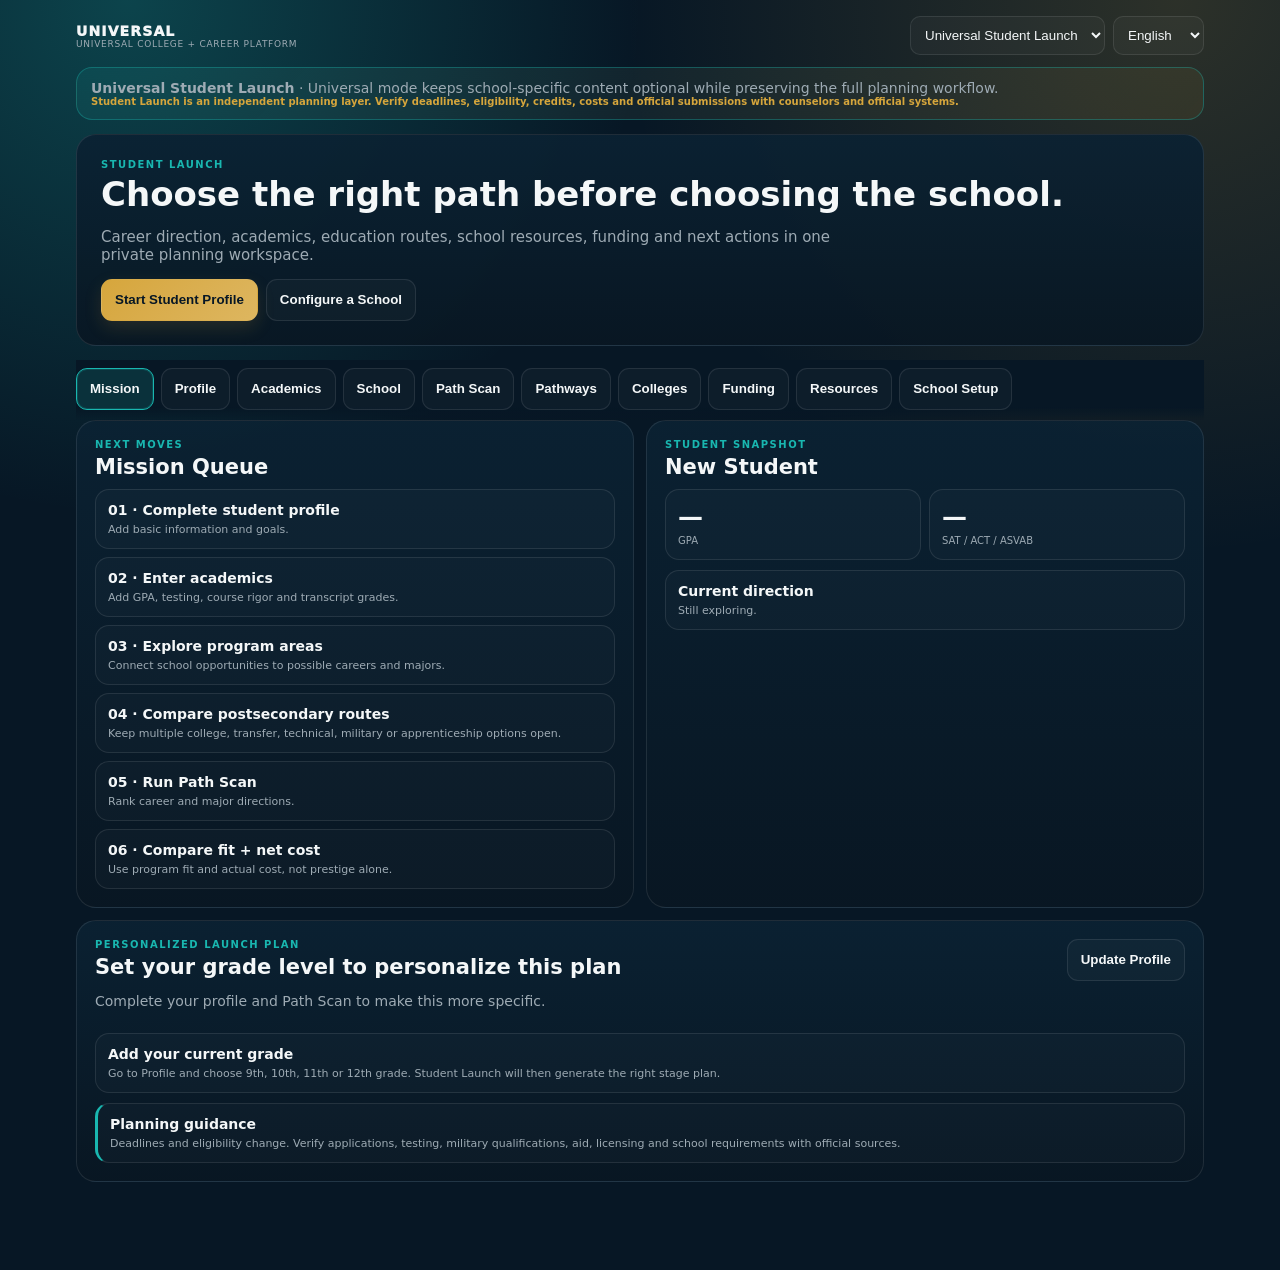
==== commit 63064b8d: "Load personalized grade action plan" ====
--- a/index.html
+++ b/index.html
@@ -1 +1 @@
-<!doctype html><html lang="en"><head><meta charset="utf-8"><meta name="viewport" content="width=device-width,initial-scale=1"><title>Student Launch</title><meta name="theme-color" content="#071725"><link rel="stylesheet" href="styles.css"></head><body><div class="app"><header class="topbar"><div><div class="brand" id="brandName">STUDENT LAUNCH</div><div class="brandSub" id="brandSub">UNIVERSAL HIGH SCHOOL LAUNCH PLATFORM</div></div><div class="topActions"><select id="schoolSelect" aria-label="School edition"></select><select id="language"><option value="en">English</option><option value="es">Español</option></select></div></header><div class="edition" id="editionBanner"></div><section class="hero"><div class="eyebrow" id="heroEyebrow">Student Launch</div><h1>Choose the right path before choosing the school.</h1><p id="heroSub">Career direction, academics, education routes, school resources, funding and next actions in one private planning workspace.</p><div class="actions"><button class="btn primary" data-go="profile">Start Student Profile</button><button class="btn" data-go="setup">Configure a School</button></div></section><nav class="nav" id="nav"><button class="on" data-view="home">Mission</button><button data-view="profile">Profile</button><button data-view="academics">Academics</button><button data-view="school">School</button><button data-view="scan">Path Scan</button><button data-view="routes">Pathways</button><button data-view="colleges">Colleges</button><button data-view="funding">Funding</button><button data-view="resources">Resources</button><button data-view="setup">School Setup</button></nav><main><section class="view on" id="home"><div class="grid"><div class="panel"><div class="eyebrow">Next Moves</div><h2>Mission Queue</h2><div class="list" id="queue"></div></div><div class="panel"><div class="eyebrow">Student Snapshot</div><h2 id="snapName">New Student</h2><div class="stats"><div class="card"><strong id="snapGpa">—</strong><span>GPA</span></div><div class="card"><strong id="snapTest">—</strong><span>SAT / ACT / ASVAB</span></div></div><div class="card"><b>Current direction</b><p id="signal">Still exploring.</p></div></div></div></section><section class="view" id="profile"><div class="panel"><div class="eyebrow">Student Profile</div><h2>Basic information</h2><div class="grid"><div class="field"><label>Name</label><input id="name"></div><div class="field"><label>Graduation year</label><input id="grad" placeholder="2027"></div><div class="field"><label>Home state</label><input id="state" placeholder="Georgia"></div><div class="field"><label>Possible education benefit?</label><select id="benefit"><option>No</option><option>Possible / Verify</option><option>Yes / Verify</option></select></div></div><div class="field"><label>Interests</label><textarea id="interests"></textarea></div><div class="field"><label>Financial goal</label><textarea id="goal"></textarea></div><button class="btn primary" id="saveProfile">Save Profile</button></div></section><section class="view" id="academics"><div class="grid"><div class="panel"><div class="eyebrow">Academic Record</div><h2>Grades + rigor</h2><div class="grid"><div class="field"><label>Weighted GPA</label><input id="wgpa"></div><div class="field"><label>Unweighted GPA</label><input id="ugpa"></div><div class="field"><label>SAT</label><input id="sat"></div><div class="field"><label>ACT</label><input id="act"></div><div class="field"><label>AP Classes</label><input id="ap"></div><div class="field"><label>Honors Classes</label><input id="honors"></div><div class="field"><label>Dual Enrollment</label><input id="dual"></div><div class="field"><label>Class Rank</label><input id="rank"></div></div><button class="btn primary" id="saveAcad">Save Academics</button></div><div class="panel"><div class="row"><div><div class="eyebrow">Transcript Builder</div><h2>Course grades</h2></div><button class="btn" id="addCourse">+ Add</button></div><div class="list" id="courses"></div></div></div></section><section class="view" id="school"><div class="grid"><div class="panel"><div class="eyebrow" id="schoolEyebrow">School Edition</div><h2 id="schoolTitle">Universal mode</h2><p class="muted" id="schoolDesc"></p><div class="list" id="schoolPrograms"></div></div><div class="panel"><div class="eyebrow">School Readiness</div><h2>Official-system checklist</h2><div class="list" id="schoolChecklist"></div><div class="card notice" id="schoolCodeCard"></div></div></div></section><section class="view" id="scan"><div class="panel"><div class="eyebrow">Path Scan</div><h2>Find career + major directions</h2><p class="muted">This is planning guidance, not a final decision. Compare the result with courses, costs, real programs and counselor guidance.</p><div id="scanQuestions"></div><button class="btn primary" id="runScan">Analyze Paths</button><div class="list" id="scanResults"></div></div></section><section class="view" id="routes"><div class="grid"><div class="panel"><div class="eyebrow">Postsecondary Pathways</div><h2>Compare more than one route</h2><div class="list" id="routeList"></div></div><div class="panel"><div class="eyebrow">Selected</div><h2>Routes being considered</h2><div class="list" id="selectedRoutes"></div></div></div></section><section class="view" id="colleges"><div class="panel"><div class="eyebrow">College + Training Options</div><h2>Compare fit before prestige</h2><p class="muted">Planning matches only. Verify programs, admissions, deadlines, costs, transfer rules and scholarships on official sources.</p><div class="grid" id="schools"></div></div></section><section class="view" id="funding"><div class="grid"><div class="panel"><div class="eyebrow">Funding Stack</div><h2>Build the full aid picture</h2><div class="list" id="fundList"></div></div><div class="panel"><div class="eyebrow">Net Cost</div><h2>Simple annual estimate</h2><div class="field"><label>Annual cost</label><input id="cost"></div><div class="field"><label>Scholarships / grants</label><input id="scholar"></div><div class="field"><label>Other benefits</label><input id="benefits"></div><div class="card"><b>Estimated remaining annual cost</b><div class="big" id="net">$—</div></div></div></div></section><section class="view" id="resources"><div class="grid"><div class="panel"><div class="eyebrow">Official Resources</div><h2>Plan here. Act in official systems.</h2><div class="resources" id="resourceList"></div></div><div class="panel"><div class="eyebrow">Privacy + Handoff</div><h2>Student-first by design</h2><div class="card notice"><b>Private by default</b><p>Student-entered information stays in this browser unless the student chooses to export it.</p></div><div class="card"><b>Planning layer</b><p>Student Launch does not replace counselors, transcripts, FAFSA, district tools, official college portals, or school systems.</p></div></div></div></section><section class="view" id="setup"><div class="grid"><div class="panel"><div class="eyebrow">School Setup</div><h2>Create another school edition</h2><p class="muted">Configure the school once. The student experience updates from the configuration instead of requiring a rebuild.</p><div class="grid"><div class="field"><label>School name</label><input id="cfgName"></div><div class="field"><label>Short name</label><input id="cfgShort"></div><div class="field"><label>District</label><input id="cfgDistrict"></div><div class="field"><label>State</label><input id="cfgState"></div><div class="field"><label>Primary color</label><input id="cfgPrimary" placeholder="#19B7B0"></div><div class="field"><label>Accent color</label><input id="cfgAccent" placeholder="#D6A63C"></div><div class="field"><label>School code</label><input id="cfgCode"></div><div class="field"><label>Supported languages</label><input id="cfgLangs" placeholder="English, Spanish"></div></div><div class="field"><label>Programs / pathways (one per line: Name | Description)</label><textarea id="cfgPrograms"></textarea></div><div class="field"><label>Official resources (one per line: Name | URL | Description)</label><textarea id="cfgResources"></textarea></div><div class="field"><label>Readiness checklist (one item per line)</label><textarea id="cfgChecklist"></textarea></div><div class="field"><label>Pilot disclaimer</label><textarea id="cfgDisclaimer"></textarea></div><div class="actions"><button class="btn primary" id="saveSchool">Save School Edition</button><button class="btn" id="resetSchool">Load Current Into Form</button></div></div><div class="panel"><div class="eyebrow">Preview</div><h2>Configuration summary</h2><div id="setupPreview" class="list"></div></div></div></section></main></div><script src="app.js"></script><script src="student-profile-enhancements.js"></script><script src="school-pathway-lookup.js"></script><script src="georgia-pathway-layer.js"></script><script src="button-fixes.js"></script></body></html>+<!doctype html><html lang="en"><head><meta charset="utf-8"><meta name="viewport" content="width=device-width,initial-scale=1"><title>Student Launch</title><meta name="theme-color" content="#071725"><link rel="stylesheet" href="styles.css"></head><body><div class="app"><header class="topbar"><div><div class="brand" id="brandName">STUDENT LAUNCH</div><div class="brandSub" id="brandSub">UNIVERSAL HIGH SCHOOL LAUNCH PLATFORM</div></div><div class="topActions"><select id="schoolSelect" aria-label="School edition"></select><select id="language"><option value="en">English</option><option value="es">Español</option></select></div></header><div class="edition" id="editionBanner"></div><section class="hero"><div class="eyebrow" id="heroEyebrow">Student Launch</div><h1>Choose the right path before choosing the school.</h1><p id="heroSub">Career direction, academics, education routes, school resources, funding and next actions in one private planning workspace.</p><div class="actions"><button class="btn primary" data-go="profile">Start Student Profile</button><button class="btn" data-go="setup">Configure a School</button></div></section><nav class="nav" id="nav"><button class="on" data-view="home">Mission</button><button data-view="profile">Profile</button><button data-view="academics">Academics</button><button data-view="school">School</button><button data-view="scan">Path Scan</button><button data-view="routes">Pathways</button><button data-view="colleges">Colleges</button><button data-view="funding">Funding</button><button data-view="resources">Resources</button><button data-view="setup">School Setup</button></nav><main><section class="view on" id="home"><div class="grid"><div class="panel"><div class="eyebrow">Next Moves</div><h2>Mission Queue</h2><div class="list" id="queue"></div></div><div class="panel"><div class="eyebrow">Student Snapshot</div><h2 id="snapName">New Student</h2><div class="stats"><div class="card"><strong id="snapGpa">—</strong><span>GPA</span></div><div class="card"><strong id="snapTest">—</strong><span>SAT / ACT / ASVAB</span></div></div><div class="card"><b>Current direction</b><p id="signal">Still exploring.</p></div></div></div></section><section class="view" id="profile"><div class="panel"><div class="eyebrow">Student Profile</div><h2>Basic information</h2><div class="grid"><div class="field"><label>Name</label><input id="name"></div><div class="field"><label>Graduation year</label><input id="grad" placeholder="2027"></div><div class="field"><label>Home state</label><input id="state" placeholder="Georgia"></div><div class="field"><label>Possible education benefit?</label><select id="benefit"><option>No</option><option>Possible / Verify</option><option>Yes / Verify</option></select></div></div><div class="field"><label>Interests</label><textarea id="interests"></textarea></div><div class="field"><label>Financial goal</label><textarea id="goal"></textarea></div><button class="btn primary" id="saveProfile">Save Profile</button></div></section><section class="view" id="academics"><div class="grid"><div class="panel"><div class="eyebrow">Academic Record</div><h2>Grades + rigor</h2><div class="grid"><div class="field"><label>Weighted GPA</label><input id="wgpa"></div><div class="field"><label>Unweighted GPA</label><input id="ugpa"></div><div class="field"><label>SAT</label><input id="sat"></div><div class="field"><label>ACT</label><input id="act"></div><div class="field"><label>AP Classes</label><input id="ap"></div><div class="field"><label>Honors Classes</label><input id="honors"></div><div class="field"><label>Dual Enrollment</label><input id="dual"></div><div class="field"><label>Class Rank</label><input id="rank"></div></div><button class="btn primary" id="saveAcad">Save Academics</button></div><div class="panel"><div class="row"><div><div class="eyebrow">Transcript Builder</div><h2>Course grades</h2></div><button class="btn" id="addCourse">+ Add</button></div><div class="list" id="courses"></div></div></div></section><section class="view" id="school"><div class="grid"><div class="panel"><div class="eyebrow" id="schoolEyebrow">School Edition</div><h2 id="schoolTitle">Universal mode</h2><p class="muted" id="schoolDesc"></p><div class="list" id="schoolPrograms"></div></div><div class="panel"><div class="eyebrow">School Readiness</div><h2>Official-system checklist</h2><div class="list" id="schoolChecklist"></div><div class="card notice" id="schoolCodeCard"></div></div></div></section><section class="view" id="scan"><div class="panel"><div class="eyebrow">Path Scan</div><h2>Find career + major directions</h2><p class="muted">This is planning guidance, not a final decision. Compare the result with courses, costs, real programs and counselor guidance.</p><div id="scanQuestions"></div><button class="btn primary" id="runScan">Analyze Paths</button><div class="list" id="scanResults"></div></div></section><section class="view" id="routes"><div class="grid"><div class="panel"><div class="eyebrow">Postsecondary Pathways</div><h2>Compare more than one route</h2><div class="list" id="routeList"></div></div><div class="panel"><div class="eyebrow">Selected</div><h2>Routes being considered</h2><div class="list" id="selectedRoutes"></div></div></div></section><section class="view" id="colleges"><div class="panel"><div class="eyebrow">College + Training Options</div><h2>Compare fit before prestige</h2><p class="muted">Planning matches only. Verify programs, admissions, deadlines, costs, transfer rules and scholarships on official sources.</p><div class="grid" id="schools"></div></div></section><section class="view" id="funding"><div class="grid"><div class="panel"><div class="eyebrow">Funding Stack</div><h2>Build the full aid picture</h2><div class="list" id="fundList"></div></div><div class="panel"><div class="eyebrow">Net Cost</div><h2>Simple annual estimate</h2><div class="field"><label>Annual cost</label><input id="cost"></div><div class="field"><label>Scholarships / grants</label><input id="scholar"></div><div class="field"><label>Other benefits</label><input id="benefits"></div><div class="card"><b>Estimated remaining annual cost</b><div class="big" id="net">$—</div></div></div></div></section><section class="view" id="resources"><div class="grid"><div class="panel"><div class="eyebrow">Official Resources</div><h2>Plan here. Act in official systems.</h2><div class="resources" id="resourceList"></div></div><div class="panel"><div class="eyebrow">Privacy + Handoff</div><h2>Student-first by design</h2><div class="card notice"><b>Private by default</b><p>Student-entered information stays in this browser unless the student chooses to export it.</p></div><div class="card"><b>Planning layer</b><p>Student Launch does not replace counselors, transcripts, FAFSA, district tools, official college portals, or school systems.</p></div></div></div></section><section class="view" id="setup"><div class="grid"><div class="panel"><div class="eyebrow">School Setup</div><h2>Create another school edition</h2><p class="muted">Configure the school once. The student experience updates from the configuration instead of requiring a rebuild.</p><div class="grid"><div class="field"><label>School name</label><input id="cfgName"></div><div class="field"><label>Short name</label><input id="cfgShort"></div><div class="field"><label>District</label><input id="cfgDistrict"></div><div class="field"><label>State</label><input id="cfgState"></div><div class="field"><label>Primary color</label><input id="cfgPrimary" placeholder="#19B7B0"></div><div class="field"><label>Accent color</label><input id="cfgAccent" placeholder="#D6A63C"></div><div class="field"><label>School code</label><input id="cfgCode"></div><div class="field"><label>Supported languages</label><input id="cfgLangs" placeholder="English, Spanish"></div></div><div class="field"><label>Programs / pathways (one per line: Name | Description)</label><textarea id="cfgPrograms"></textarea></div><div class="field"><label>Official resources (one per line: Name | URL | Description)</label><textarea id="cfgResources"></textarea></div><div class="field"><label>Readiness checklist (one item per line)</label><textarea id="cfgChecklist"></textarea></div><div class="field"><label>Pilot disclaimer</label><textarea id="cfgDisclaimer"></textarea></div><div class="actions"><button class="btn primary" id="saveSchool">Save School Edition</button><button class="btn" id="resetSchool">Load Current Into Form</button></div></div><div class="panel"><div class="eyebrow">Preview</div><h2>Configuration summary</h2><div id="setupPreview" class="list"></div></div></div></section></main></div><script src="app.js"></script><script src="student-profile-enhancements.js"></script><script src="school-pathway-lookup.js"></script><script src="georgia-pathway-layer.js"></script><script src="path-scan-school-match.js"></script><script src="path-scan-readiness.js"></script><script src="grade-action-plan.js"></script><script src="button-fixes.js"></script></body></html>
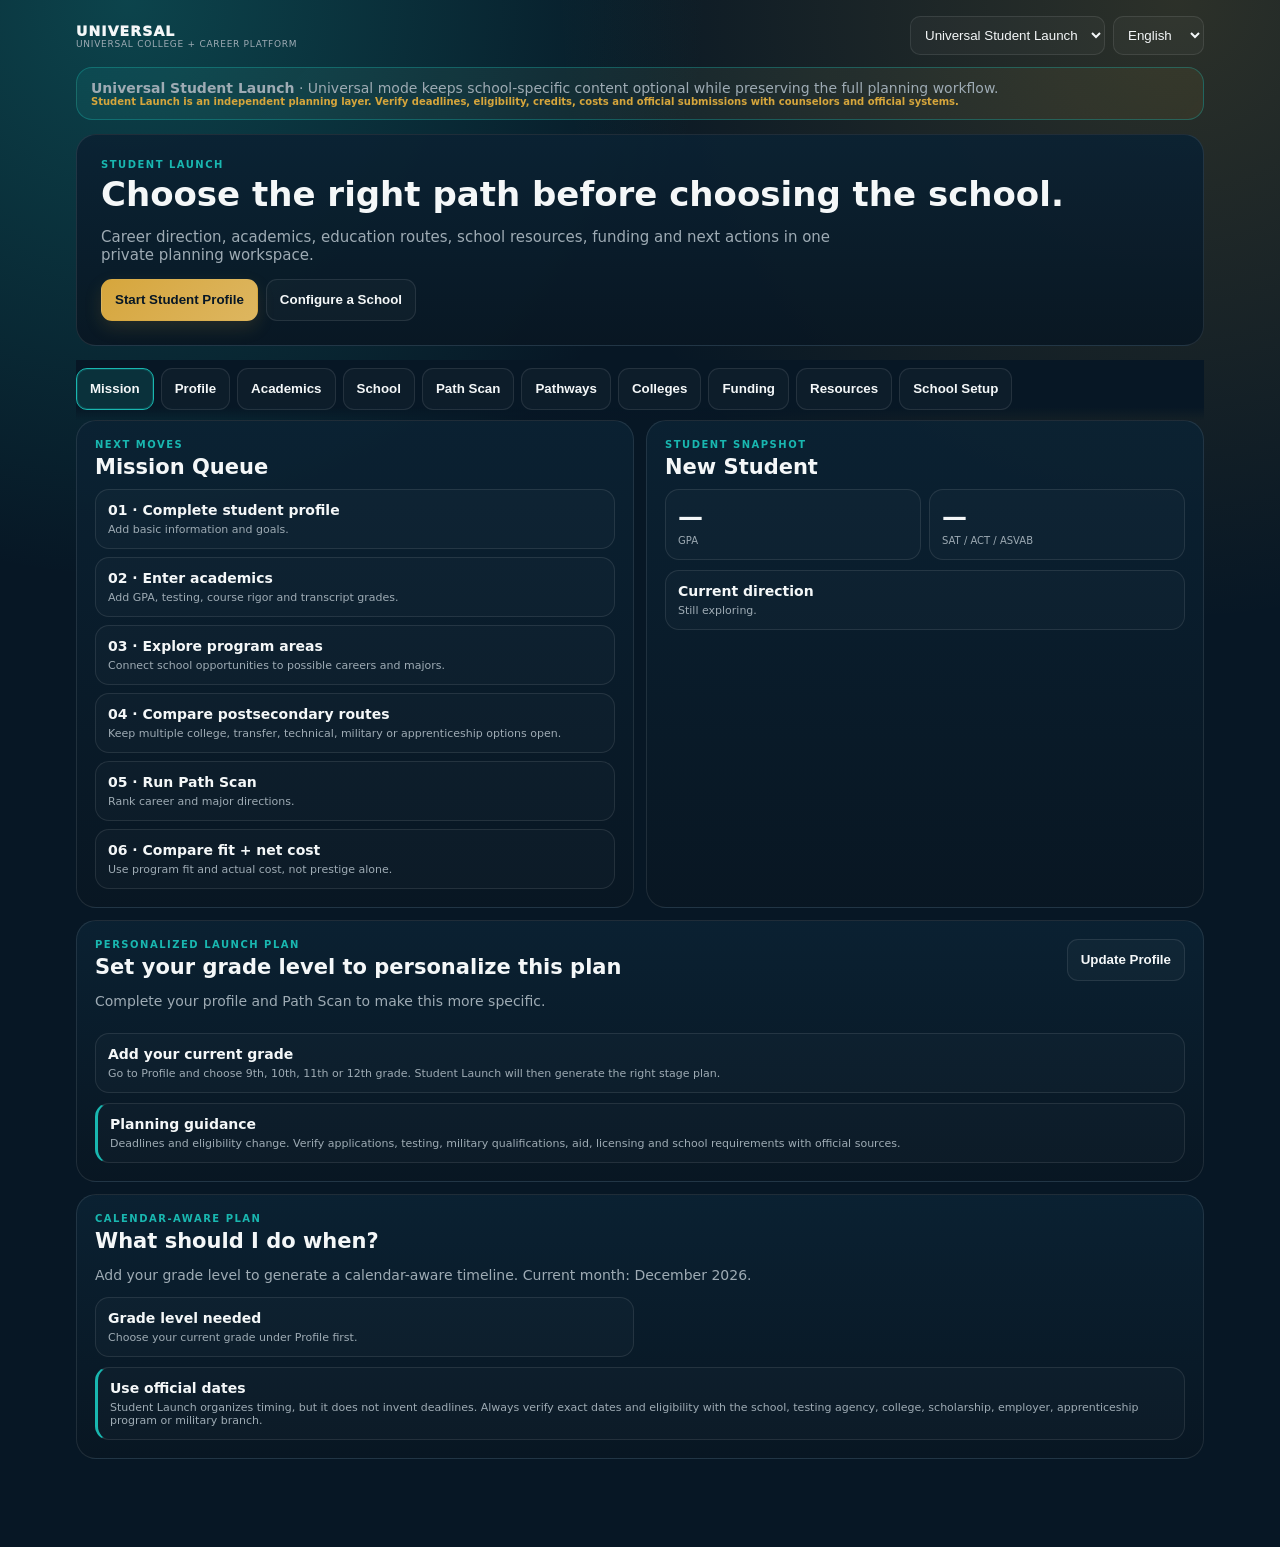
==== commit a68c48a5: "Load calendar-aware launch timeline" ====
--- a/index.html
+++ b/index.html
@@ -1 +1 @@
-<!doctype html><html lang="en"><head><meta charset="utf-8"><meta name="viewport" content="width=device-width,initial-scale=1"><title>Student Launch</title><meta name="theme-color" content="#071725"><link rel="stylesheet" href="styles.css"></head><body><div class="app"><header class="topbar"><div><div class="brand" id="brandName">STUDENT LAUNCH</div><div class="brandSub" id="brandSub">UNIVERSAL HIGH SCHOOL LAUNCH PLATFORM</div></div><div class="topActions"><select id="schoolSelect" aria-label="School edition"></select><select id="language"><option value="en">English</option><option value="es">Español</option></select></div></header><div class="edition" id="editionBanner"></div><section class="hero"><div class="eyebrow" id="heroEyebrow">Student Launch</div><h1>Choose the right path before choosing the school.</h1><p id="heroSub">Career direction, academics, education routes, school resources, funding and next actions in one private planning workspace.</p><div class="actions"><button class="btn primary" data-go="profile">Start Student Profile</button><button class="btn" data-go="setup">Configure a School</button></div></section><nav class="nav" id="nav"><button class="on" data-view="home">Mission</button><button data-view="profile">Profile</button><button data-view="academics">Academics</button><button data-view="school">School</button><button data-view="scan">Path Scan</button><button data-view="routes">Pathways</button><button data-view="colleges">Colleges</button><button data-view="funding">Funding</button><button data-view="resources">Resources</button><button data-view="setup">School Setup</button></nav><main><section class="view on" id="home"><div class="grid"><div class="panel"><div class="eyebrow">Next Moves</div><h2>Mission Queue</h2><div class="list" id="queue"></div></div><div class="panel"><div class="eyebrow">Student Snapshot</div><h2 id="snapName">New Student</h2><div class="stats"><div class="card"><strong id="snapGpa">—</strong><span>GPA</span></div><div class="card"><strong id="snapTest">—</strong><span>SAT / ACT / ASVAB</span></div></div><div class="card"><b>Current direction</b><p id="signal">Still exploring.</p></div></div></div></section><section class="view" id="profile"><div class="panel"><div class="eyebrow">Student Profile</div><h2>Basic information</h2><div class="grid"><div class="field"><label>Name</label><input id="name"></div><div class="field"><label>Graduation year</label><input id="grad" placeholder="2027"></div><div class="field"><label>Home state</label><input id="state" placeholder="Georgia"></div><div class="field"><label>Possible education benefit?</label><select id="benefit"><option>No</option><option>Possible / Verify</option><option>Yes / Verify</option></select></div></div><div class="field"><label>Interests</label><textarea id="interests"></textarea></div><div class="field"><label>Financial goal</label><textarea id="goal"></textarea></div><button class="btn primary" id="saveProfile">Save Profile</button></div></section><section class="view" id="academics"><div class="grid"><div class="panel"><div class="eyebrow">Academic Record</div><h2>Grades + rigor</h2><div class="grid"><div class="field"><label>Weighted GPA</label><input id="wgpa"></div><div class="field"><label>Unweighted GPA</label><input id="ugpa"></div><div class="field"><label>SAT</label><input id="sat"></div><div class="field"><label>ACT</label><input id="act"></div><div class="field"><label>AP Classes</label><input id="ap"></div><div class="field"><label>Honors Classes</label><input id="honors"></div><div class="field"><label>Dual Enrollment</label><input id="dual"></div><div class="field"><label>Class Rank</label><input id="rank"></div></div><button class="btn primary" id="saveAcad">Save Academics</button></div><div class="panel"><div class="row"><div><div class="eyebrow">Transcript Builder</div><h2>Course grades</h2></div><button class="btn" id="addCourse">+ Add</button></div><div class="list" id="courses"></div></div></div></section><section class="view" id="school"><div class="grid"><div class="panel"><div class="eyebrow" id="schoolEyebrow">School Edition</div><h2 id="schoolTitle">Universal mode</h2><p class="muted" id="schoolDesc"></p><div class="list" id="schoolPrograms"></div></div><div class="panel"><div class="eyebrow">School Readiness</div><h2>Official-system checklist</h2><div class="list" id="schoolChecklist"></div><div class="card notice" id="schoolCodeCard"></div></div></div></section><section class="view" id="scan"><div class="panel"><div class="eyebrow">Path Scan</div><h2>Find career + major directions</h2><p class="muted">This is planning guidance, not a final decision. Compare the result with courses, costs, real programs and counselor guidance.</p><div id="scanQuestions"></div><button class="btn primary" id="runScan">Analyze Paths</button><div class="list" id="scanResults"></div></div></section><section class="view" id="routes"><div class="grid"><div class="panel"><div class="eyebrow">Postsecondary Pathways</div><h2>Compare more than one route</h2><div class="list" id="routeList"></div></div><div class="panel"><div class="eyebrow">Selected</div><h2>Routes being considered</h2><div class="list" id="selectedRoutes"></div></div></div></section><section class="view" id="colleges"><div class="panel"><div class="eyebrow">College + Training Options</div><h2>Compare fit before prestige</h2><p class="muted">Planning matches only. Verify programs, admissions, deadlines, costs, transfer rules and scholarships on official sources.</p><div class="grid" id="schools"></div></div></section><section class="view" id="funding"><div class="grid"><div class="panel"><div class="eyebrow">Funding Stack</div><h2>Build the full aid picture</h2><div class="list" id="fundList"></div></div><div class="panel"><div class="eyebrow">Net Cost</div><h2>Simple annual estimate</h2><div class="field"><label>Annual cost</label><input id="cost"></div><div class="field"><label>Scholarships / grants</label><input id="scholar"></div><div class="field"><label>Other benefits</label><input id="benefits"></div><div class="card"><b>Estimated remaining annual cost</b><div class="big" id="net">$—</div></div></div></div></section><section class="view" id="resources"><div class="grid"><div class="panel"><div class="eyebrow">Official Resources</div><h2>Plan here. Act in official systems.</h2><div class="resources" id="resourceList"></div></div><div class="panel"><div class="eyebrow">Privacy + Handoff</div><h2>Student-first by design</h2><div class="card notice"><b>Private by default</b><p>Student-entered information stays in this browser unless the student chooses to export it.</p></div><div class="card"><b>Planning layer</b><p>Student Launch does not replace counselors, transcripts, FAFSA, district tools, official college portals, or school systems.</p></div></div></div></section><section class="view" id="setup"><div class="grid"><div class="panel"><div class="eyebrow">School Setup</div><h2>Create another school edition</h2><p class="muted">Configure the school once. The student experience updates from the configuration instead of requiring a rebuild.</p><div class="grid"><div class="field"><label>School name</label><input id="cfgName"></div><div class="field"><label>Short name</label><input id="cfgShort"></div><div class="field"><label>District</label><input id="cfgDistrict"></div><div class="field"><label>State</label><input id="cfgState"></div><div class="field"><label>Primary color</label><input id="cfgPrimary" placeholder="#19B7B0"></div><div class="field"><label>Accent color</label><input id="cfgAccent" placeholder="#D6A63C"></div><div class="field"><label>School code</label><input id="cfgCode"></div><div class="field"><label>Supported languages</label><input id="cfgLangs" placeholder="English, Spanish"></div></div><div class="field"><label>Programs / pathways (one per line: Name | Description)</label><textarea id="cfgPrograms"></textarea></div><div class="field"><label>Official resources (one per line: Name | URL | Description)</label><textarea id="cfgResources"></textarea></div><div class="field"><label>Readiness checklist (one item per line)</label><textarea id="cfgChecklist"></textarea></div><div class="field"><label>Pilot disclaimer</label><textarea id="cfgDisclaimer"></textarea></div><div class="actions"><button class="btn primary" id="saveSchool">Save School Edition</button><button class="btn" id="resetSchool">Load Current Into Form</button></div></div><div class="panel"><div class="eyebrow">Preview</div><h2>Configuration summary</h2><div id="setupPreview" class="list"></div></div></div></section></main></div><script src="app.js"></script><script src="student-profile-enhancements.js"></script><script src="school-pathway-lookup.js"></script><script src="georgia-pathway-layer.js"></script><script src="path-scan-school-match.js"></script><script src="path-scan-readiness.js"></script><script src="grade-action-plan.js"></script><script src="button-fixes.js"></script></body></html>+<!doctype html><html lang="en"><head><meta charset="utf-8"><meta name="viewport" content="width=device-width,initial-scale=1"><title>Student Launch</title><meta name="theme-color" content="#071725"><link rel="stylesheet" href="styles.css"></head><body><div class="app"><header class="topbar"><div><div class="brand" id="brandName">STUDENT LAUNCH</div><div class="brandSub" id="brandSub">UNIVERSAL HIGH SCHOOL LAUNCH PLATFORM</div></div><div class="topActions"><select id="schoolSelect" aria-label="School edition"></select><select id="language"><option value="en">English</option><option value="es">Español</option></select></div></header><div class="edition" id="editionBanner"></div><section class="hero"><div class="eyebrow" id="heroEyebrow">Student Launch</div><h1>Choose the right path before choosing the school.</h1><p id="heroSub">Career direction, academics, education routes, school resources, funding and next actions in one private planning workspace.</p><div class="actions"><button class="btn primary" data-go="profile">Start Student Profile</button><button class="btn" data-go="setup">Configure a School</button></div></section><nav class="nav" id="nav"><button class="on" data-view="home">Mission</button><button data-view="profile">Profile</button><button data-view="academics">Academics</button><button data-view="school">School</button><button data-view="scan">Path Scan</button><button data-view="routes">Pathways</button><button data-view="colleges">Colleges</button><button data-view="funding">Funding</button><button data-view="resources">Resources</button><button data-view="setup">School Setup</button></nav><main><section class="view on" id="home"><div class="grid"><div class="panel"><div class="eyebrow">Next Moves</div><h2>Mission Queue</h2><div class="list" id="queue"></div></div><div class="panel"><div class="eyebrow">Student Snapshot</div><h2 id="snapName">New Student</h2><div class="stats"><div class="card"><strong id="snapGpa">—</strong><span>GPA</span></div><div class="card"><strong id="snapTest">—</strong><span>SAT / ACT / ASVAB</span></div></div><div class="card"><b>Current direction</b><p id="signal">Still exploring.</p></div></div></div></section><section class="view" id="profile"><div class="panel"><div class="eyebrow">Student Profile</div><h2>Basic information</h2><div class="grid"><div class="field"><label>Name</label><input id="name"></div><div class="field"><label>Graduation year</label><input id="grad" placeholder="2027"></div><div class="field"><label>Home state</label><input id="state" placeholder="Georgia"></div><div class="field"><label>Possible education benefit?</label><select id="benefit"><option>No</option><option>Possible / Verify</option><option>Yes / Verify</option></select></div></div><div class="field"><label>Interests</label><textarea id="interests"></textarea></div><div class="field"><label>Financial goal</label><textarea id="goal"></textarea></div><button class="btn primary" id="saveProfile">Save Profile</button></div></section><section class="view" id="academics"><div class="grid"><div class="panel"><div class="eyebrow">Academic Record</div><h2>Grades + rigor</h2><div class="grid"><div class="field"><label>Weighted GPA</label><input id="wgpa"></div><div class="field"><label>Unweighted GPA</label><input id="ugpa"></div><div class="field"><label>SAT</label><input id="sat"></div><div class="field"><label>ACT</label><input id="act"></div><div class="field"><label>AP Classes</label><input id="ap"></div><div class="field"><label>Honors Classes</label><input id="honors"></div><div class="field"><label>Dual Enrollment</label><input id="dual"></div><div class="field"><label>Class Rank</label><input id="rank"></div></div><button class="btn primary" id="saveAcad">Save Academics</button></div><div class="panel"><div class="row"><div><div class="eyebrow">Transcript Builder</div><h2>Course grades</h2></div><button class="btn" id="addCourse">+ Add</button></div><div class="list" id="courses"></div></div></div></section><section class="view" id="school"><div class="grid"><div class="panel"><div class="eyebrow" id="schoolEyebrow">School Edition</div><h2 id="schoolTitle">Universal mode</h2><p class="muted" id="schoolDesc"></p><div class="list" id="schoolPrograms"></div></div><div class="panel"><div class="eyebrow">School Readiness</div><h2>Official-system checklist</h2><div class="list" id="schoolChecklist"></div><div class="card notice" id="schoolCodeCard"></div></div></div></section><section class="view" id="scan"><div class="panel"><div class="eyebrow">Path Scan</div><h2>Find career + major directions</h2><p class="muted">This is planning guidance, not a final decision. Compare the result with courses, costs, real programs and counselor guidance.</p><div id="scanQuestions"></div><button class="btn primary" id="runScan">Analyze Paths</button><div class="list" id="scanResults"></div></div></section><section class="view" id="routes"><div class="grid"><div class="panel"><div class="eyebrow">Postsecondary Pathways</div><h2>Compare more than one route</h2><div class="list" id="routeList"></div></div><div class="panel"><div class="eyebrow">Selected</div><h2>Routes being considered</h2><div class="list" id="selectedRoutes"></div></div></div></section><section class="view" id="colleges"><div class="panel"><div class="eyebrow">College + Training Options</div><h2>Compare fit before prestige</h2><p class="muted">Planning matches only. Verify programs, admissions, deadlines, costs, transfer rules and scholarships on official sources.</p><div class="grid" id="schools"></div></div></section><section class="view" id="funding"><div class="grid"><div class="panel"><div class="eyebrow">Funding Stack</div><h2>Build the full aid picture</h2><div class="list" id="fundList"></div></div><div class="panel"><div class="eyebrow">Net Cost</div><h2>Simple annual estimate</h2><div class="field"><label>Annual cost</label><input id="cost"></div><div class="field"><label>Scholarships / grants</label><input id="scholar"></div><div class="field"><label>Other benefits</label><input id="benefits"></div><div class="card"><b>Estimated remaining annual cost</b><div class="big" id="net">$—</div></div></div></div></section><section class="view" id="resources"><div class="grid"><div class="panel"><div class="eyebrow">Official Resources</div><h2>Plan here. Act in official systems.</h2><div class="resources" id="resourceList"></div></div><div class="panel"><div class="eyebrow">Privacy + Handoff</div><h2>Student-first by design</h2><div class="card notice"><b>Private by default</b><p>Student-entered information stays in this browser unless the student chooses to export it.</p></div><div class="card"><b>Planning layer</b><p>Student Launch does not replace counselors, transcripts, FAFSA, district tools, official college portals, or school systems.</p></div></div></div></section><section class="view" id="setup"><div class="grid"><div class="panel"><div class="eyebrow">School Setup</div><h2>Create another school edition</h2><p class="muted">Configure the school once. The student experience updates from the configuration instead of requiring a rebuild.</p><div class="grid"><div class="field"><label>School name</label><input id="cfgName"></div><div class="field"><label>Short name</label><input id="cfgShort"></div><div class="field"><label>District</label><input id="cfgDistrict"></div><div class="field"><label>State</label><input id="cfgState"></div><div class="field"><label>Primary color</label><input id="cfgPrimary" placeholder="#19B7B0"></div><div class="field"><label>Accent color</label><input id="cfgAccent" placeholder="#D6A63C"></div><div class="field"><label>School code</label><input id="cfgCode"></div><div class="field"><label>Supported languages</label><input id="cfgLangs" placeholder="English, Spanish"></div></div><div class="field"><label>Programs / pathways (one per line: Name | Description)</label><textarea id="cfgPrograms"></textarea></div><div class="field"><label>Official resources (one per line: Name | URL | Description)</label><textarea id="cfgResources"></textarea></div><div class="field"><label>Readiness checklist (one item per line)</label><textarea id="cfgChecklist"></textarea></div><div class="field"><label>Pilot disclaimer</label><textarea id="cfgDisclaimer"></textarea></div><div class="actions"><button class="btn primary" id="saveSchool">Save School Edition</button><button class="btn" id="resetSchool">Load Current Into Form</button></div></div><div class="panel"><div class="eyebrow">Preview</div><h2>Configuration summary</h2><div id="setupPreview" class="list"></div></div></div></section></main></div><script src="app.js"></script><script src="student-profile-enhancements.js"></script><script src="school-pathway-lookup.js"></script><script src="georgia-pathway-layer.js"></script><script src="path-scan-school-match.js"></script><script src="path-scan-readiness.js"></script><script src="grade-action-plan.js"></script><script src="calendar-launch-plan.js"></script><script src="button-fixes.js"></script></body></html>
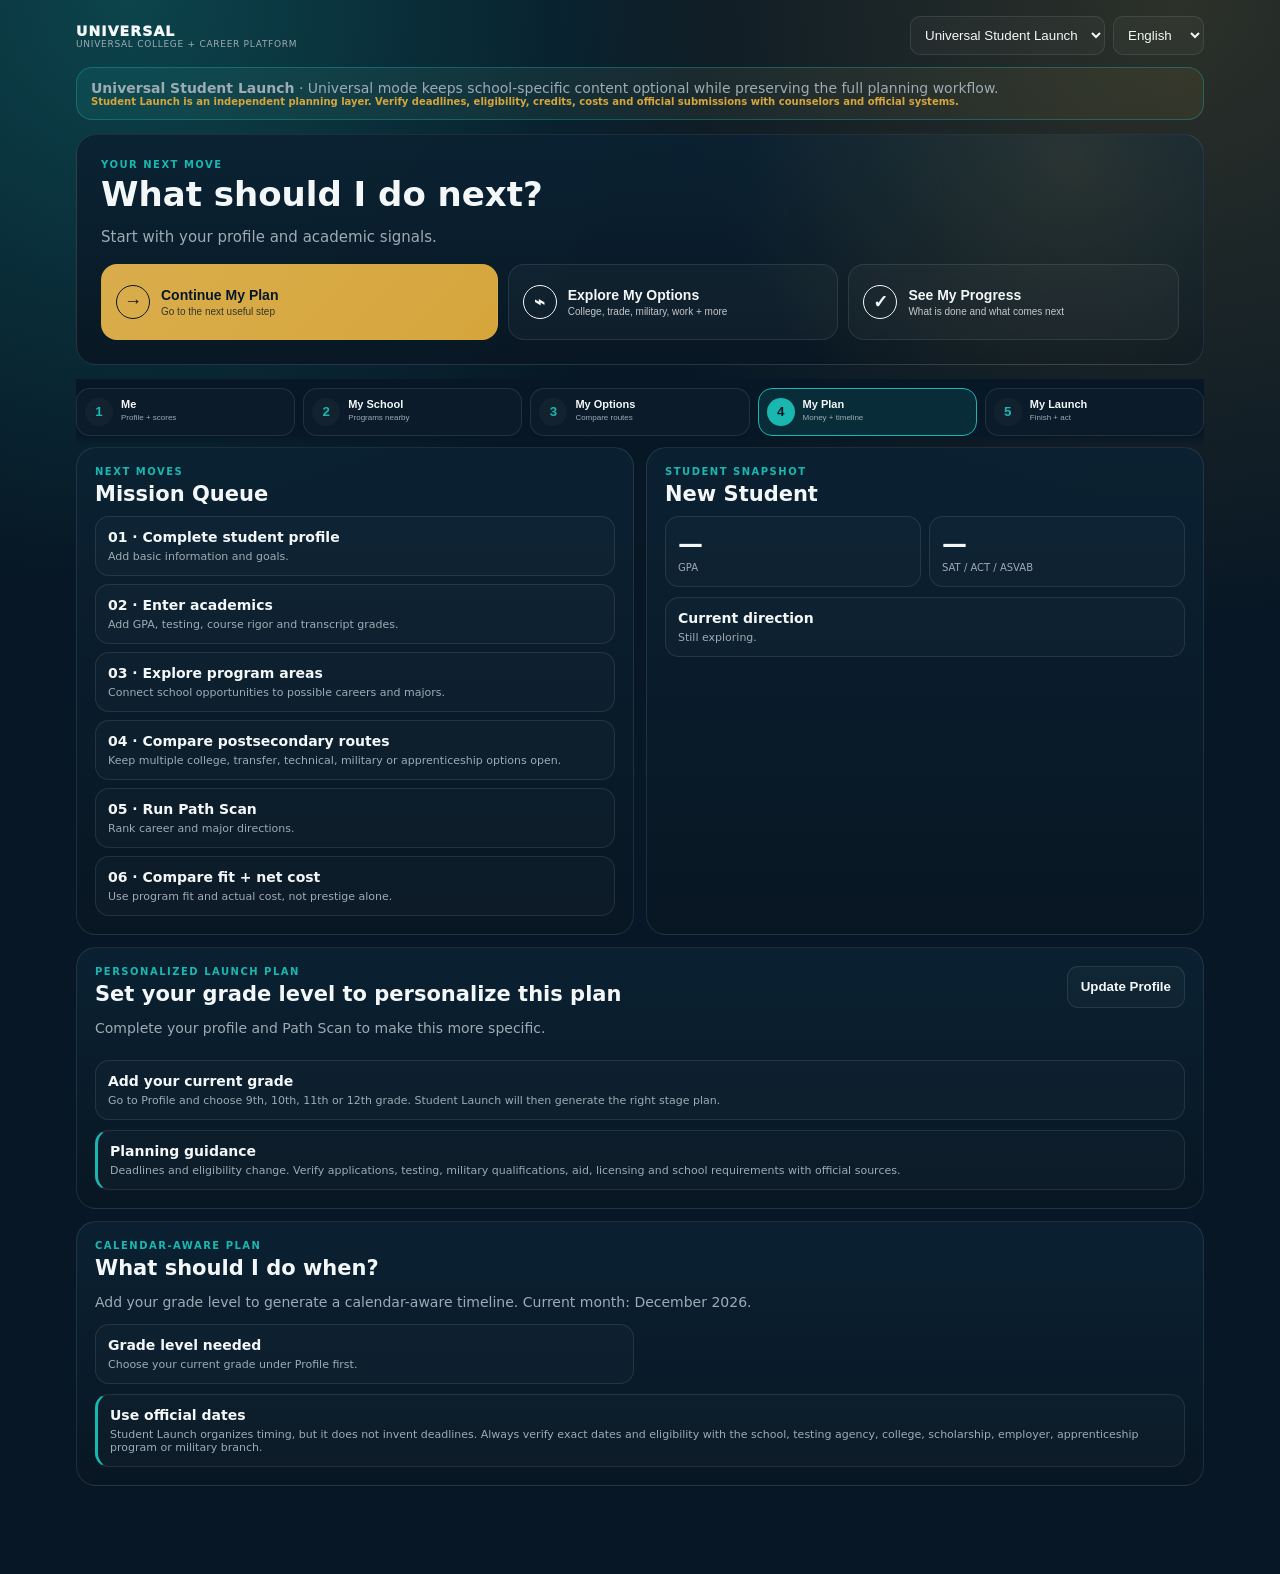
==== commit a7d7fc57: "Load the guided five-step student journey layout" ====
--- a/index.html
+++ b/index.html
@@ -1 +1 @@
-<!doctype html><html lang="en"><head><meta charset="utf-8"><meta name="viewport" content="width=device-width,initial-scale=1"><title>Student Launch</title><meta name="theme-color" content="#071725"><link rel="stylesheet" href="styles.css"></head><body><div class="app"><header class="topbar"><div><div class="brand" id="brandName">STUDENT LAUNCH</div><div class="brandSub" id="brandSub">UNIVERSAL HIGH SCHOOL LAUNCH PLATFORM</div></div><div class="topActions"><select id="schoolSelect" aria-label="School edition"></select><select id="language"><option value="en">English</option><option value="es">Español</option></select></div></header><div class="edition" id="editionBanner"></div><section class="hero"><div class="eyebrow" id="heroEyebrow">Student Launch</div><h1>Choose the right path before choosing the school.</h1><p id="heroSub">Career direction, academics, education routes, school resources, funding and next actions in one private planning workspace.</p><div class="actions"><button class="btn primary" data-go="profile">Start Student Profile</button><button class="btn" data-go="setup">Configure a School</button></div></section><nav class="nav" id="nav"><button class="on" data-view="home">Mission</button><button data-view="profile">Profile</button><button data-view="academics">Academics</button><button data-view="school">School</button><button data-view="scan">Path Scan</button><button data-view="routes">Pathways</button><button data-view="colleges">Colleges</button><button data-view="funding">Funding</button><button data-view="resources">Resources</button><button data-view="setup">School Setup</button></nav><main><section class="view on" id="home"><div class="grid"><div class="panel"><div class="eyebrow">Next Moves</div><h2>Mission Queue</h2><div class="list" id="queue"></div></div><div class="panel"><div class="eyebrow">Student Snapshot</div><h2 id="snapName">New Student</h2><div class="stats"><div class="card"><strong id="snapGpa">—</strong><span>GPA</span></div><div class="card"><strong id="snapTest">—</strong><span>SAT / ACT / ASVAB</span></div></div><div class="card"><b>Current direction</b><p id="signal">Still exploring.</p></div></div></div></section><section class="view" id="profile"><div class="panel"><div class="eyebrow">Student Profile</div><h2>Basic information</h2><div class="grid"><div class="field"><label>Name</label><input id="name"></div><div class="field"><label>Graduation year</label><input id="grad" placeholder="2027"></div><div class="field"><label>Home state</label><input id="state" placeholder="Georgia"></div><div class="field"><label>Possible education benefit?</label><select id="benefit"><option>No</option><option>Possible / Verify</option><option>Yes / Verify</option></select></div></div><div class="field"><label>Interests</label><textarea id="interests"></textarea></div><div class="field"><label>Financial goal</label><textarea id="goal"></textarea></div><button class="btn primary" id="saveProfile">Save Profile</button></div></section><section class="view" id="academics"><div class="grid"><div class="panel"><div class="eyebrow">Academic Record</div><h2>Grades + rigor</h2><div class="grid"><div class="field"><label>Weighted GPA</label><input id="wgpa"></div><div class="field"><label>Unweighted GPA</label><input id="ugpa"></div><div class="field"><label>SAT</label><input id="sat"></div><div class="field"><label>ACT</label><input id="act"></div><div class="field"><label>AP Classes</label><input id="ap"></div><div class="field"><label>Honors Classes</label><input id="honors"></div><div class="field"><label>Dual Enrollment</label><input id="dual"></div><div class="field"><label>Class Rank</label><input id="rank"></div></div><button class="btn primary" id="saveAcad">Save Academics</button></div><div class="panel"><div class="row"><div><div class="eyebrow">Transcript Builder</div><h2>Course grades</h2></div><button class="btn" id="addCourse">+ Add</button></div><div class="list" id="courses"></div></div></div></section><section class="view" id="school"><div class="grid"><div class="panel"><div class="eyebrow" id="schoolEyebrow">School Edition</div><h2 id="schoolTitle">Universal mode</h2><p class="muted" id="schoolDesc"></p><div class="list" id="schoolPrograms"></div></div><div class="panel"><div class="eyebrow">School Readiness</div><h2>Official-system checklist</h2><div class="list" id="schoolChecklist"></div><div class="card notice" id="schoolCodeCard"></div></div></div></section><section class="view" id="scan"><div class="panel"><div class="eyebrow">Path Scan</div><h2>Find career + major directions</h2><p class="muted">This is planning guidance, not a final decision. Compare the result with courses, costs, real programs and counselor guidance.</p><div id="scanQuestions"></div><button class="btn primary" id="runScan">Analyze Paths</button><div class="list" id="scanResults"></div></div></section><section class="view" id="routes"><div class="grid"><div class="panel"><div class="eyebrow">Postsecondary Pathways</div><h2>Compare more than one route</h2><div class="list" id="routeList"></div></div><div class="panel"><div class="eyebrow">Selected</div><h2>Routes being considered</h2><div class="list" id="selectedRoutes"></div></div></div></section><section class="view" id="colleges"><div class="panel"><div class="eyebrow">College + Training Options</div><h2>Compare fit before prestige</h2><p class="muted">Planning matches only. Verify programs, admissions, deadlines, costs, transfer rules and scholarships on official sources.</p><div class="grid" id="schools"></div></div></section><section class="view" id="funding"><div class="grid"><div class="panel"><div class="eyebrow">Funding Stack</div><h2>Build the full aid picture</h2><div class="list" id="fundList"></div></div><div class="panel"><div class="eyebrow">Net Cost</div><h2>Simple annual estimate</h2><div class="field"><label>Annual cost</label><input id="cost"></div><div class="field"><label>Scholarships / grants</label><input id="scholar"></div><div class="field"><label>Other benefits</label><input id="benefits"></div><div class="card"><b>Estimated remaining annual cost</b><div class="big" id="net">$—</div></div></div></div></section><section class="view" id="resources"><div class="grid"><div class="panel"><div class="eyebrow">Official Resources</div><h2>Plan here. Act in official systems.</h2><div class="resources" id="resourceList"></div></div><div class="panel"><div class="eyebrow">Privacy + Handoff</div><h2>Student-first by design</h2><div class="card notice"><b>Private by default</b><p>Student-entered information stays in this browser unless the student chooses to export it.</p></div><div class="card"><b>Planning layer</b><p>Student Launch does not replace counselors, transcripts, FAFSA, district tools, official college portals, or school systems.</p></div></div></div></section><section class="view" id="setup"><div class="grid"><div class="panel"><div class="eyebrow">School Setup</div><h2>Create another school edition</h2><p class="muted">Configure the school once. The student experience updates from the configuration instead of requiring a rebuild.</p><div class="grid"><div class="field"><label>School name</label><input id="cfgName"></div><div class="field"><label>Short name</label><input id="cfgShort"></div><div class="field"><label>District</label><input id="cfgDistrict"></div><div class="field"><label>State</label><input id="cfgState"></div><div class="field"><label>Primary color</label><input id="cfgPrimary" placeholder="#19B7B0"></div><div class="field"><label>Accent color</label><input id="cfgAccent" placeholder="#D6A63C"></div><div class="field"><label>School code</label><input id="cfgCode"></div><div class="field"><label>Supported languages</label><input id="cfgLangs" placeholder="English, Spanish"></div></div><div class="field"><label>Programs / pathways (one per line: Name | Description)</label><textarea id="cfgPrograms"></textarea></div><div class="field"><label>Official resources (one per line: Name | URL | Description)</label><textarea id="cfgResources"></textarea></div><div class="field"><label>Readiness checklist (one item per line)</label><textarea id="cfgChecklist"></textarea></div><div class="field"><label>Pilot disclaimer</label><textarea id="cfgDisclaimer"></textarea></div><div class="actions"><button class="btn primary" id="saveSchool">Save School Edition</button><button class="btn" id="resetSchool">Load Current Into Form</button></div></div><div class="panel"><div class="eyebrow">Preview</div><h2>Configuration summary</h2><div id="setupPreview" class="list"></div></div></div></section></main></div><script src="app.js"></script><script src="student-profile-enhancements.js"></script><script src="school-pathway-lookup.js"></script><script src="georgia-pathway-layer.js"></script><script src="path-scan-school-match.js"></script><script src="path-scan-readiness.js"></script><script src="grade-action-plan.js"></script><script src="calendar-launch-plan.js"></script><script src="button-fixes.js"></script></body></html>+<!doctype html><html lang="en"><head><meta charset="utf-8"><meta name="viewport" content="width=device-width,initial-scale=1"><title>Student Launch</title><meta name="theme-color" content="#071725"><link rel="stylesheet" href="styles.css"></head><body><div class="app"><header class="topbar"><div><div class="brand" id="brandName">STUDENT LAUNCH</div><div class="brandSub" id="brandSub">UNIVERSAL HIGH SCHOOL LAUNCH PLATFORM</div></div><div class="topActions"><select id="schoolSelect" aria-label="School edition"></select><select id="language"><option value="en">English</option><option value="es">Español</option></select></div></header><div class="edition" id="editionBanner"></div><section class="hero"><div class="eyebrow" id="heroEyebrow">Student Launch</div><h1>Choose the right path before choosing the school.</h1><p id="heroSub">Career direction, academics, education routes, school resources, funding and next actions in one private planning workspace.</p><div class="actions"><button class="btn primary" data-go="profile">Start Student Profile</button><button class="btn" data-go="setup">Configure a School</button></div></section><nav class="nav" id="nav"><button class="on" data-view="home">Mission</button><button data-view="profile">Profile</button><button data-view="academics">Academics</button><button data-view="school">School</button><button data-view="scan">Path Scan</button><button data-view="routes">Pathways</button><button data-view="colleges">Colleges</button><button data-view="funding">Funding</button><button data-view="resources">Resources</button><button data-view="setup">School Setup</button></nav><main><section class="view on" id="home"><div class="grid"><div class="panel"><div class="eyebrow">Next Moves</div><h2>Mission Queue</h2><div class="list" id="queue"></div></div><div class="panel"><div class="eyebrow">Student Snapshot</div><h2 id="snapName">New Student</h2><div class="stats"><div class="card"><strong id="snapGpa">—</strong><span>GPA</span></div><div class="card"><strong id="snapTest">—</strong><span>SAT / ACT / ASVAB</span></div></div><div class="card"><b>Current direction</b><p id="signal">Still exploring.</p></div></div></div></section><section class="view" id="profile"><div class="panel"><div class="eyebrow">Student Profile</div><h2>Basic information</h2><div class="grid"><div class="field"><label>Name</label><input id="name"></div><div class="field"><label>Graduation year</label><input id="grad" placeholder="2027"></div><div class="field"><label>Home state</label><input id="state" placeholder="Georgia"></div><div class="field"><label>Possible education benefit?</label><select id="benefit"><option>No</option><option>Possible / Verify</option><option>Yes / Verify</option></select></div></div><div class="field"><label>Interests</label><textarea id="interests"></textarea></div><div class="field"><label>Financial goal</label><textarea id="goal"></textarea></div><button class="btn primary" id="saveProfile">Save Profile</button></div></section><section class="view" id="academics"><div class="grid"><div class="panel"><div class="eyebrow">Academic Record</div><h2>Grades + rigor</h2><div class="grid"><div class="field"><label>Weighted GPA</label><input id="wgpa"></div><div class="field"><label>Unweighted GPA</label><input id="ugpa"></div><div class="field"><label>SAT</label><input id="sat"></div><div class="field"><label>ACT</label><input id="act"></div><div class="field"><label>AP Classes</label><input id="ap"></div><div class="field"><label>Honors Classes</label><input id="honors"></div><div class="field"><label>Dual Enrollment</label><input id="dual"></div><div class="field"><label>Class Rank</label><input id="rank"></div></div><button class="btn primary" id="saveAcad">Save Academics</button></div><div class="panel"><div class="row"><div><div class="eyebrow">Transcript Builder</div><h2>Course grades</h2></div><button class="btn" id="addCourse">+ Add</button></div><div class="list" id="courses"></div></div></div></section><section class="view" id="school"><div class="grid"><div class="panel"><div class="eyebrow" id="schoolEyebrow">School Edition</div><h2 id="schoolTitle">Universal mode</h2><p class="muted" id="schoolDesc"></p><div class="list" id="schoolPrograms"></div></div><div class="panel"><div class="eyebrow">School Readiness</div><h2>Official-system checklist</h2><div class="list" id="schoolChecklist"></div><div class="card notice" id="schoolCodeCard"></div></div></div></section><section class="view" id="scan"><div class="panel"><div class="eyebrow">Path Scan</div><h2>Find career + major directions</h2><p class="muted">This is planning guidance, not a final decision. Compare the result with courses, costs, real programs and counselor guidance.</p><div id="scanQuestions"></div><button class="btn primary" id="runScan">Analyze Paths</button><div class="list" id="scanResults"></div></div></section><section class="view" id="routes"><div class="grid"><div class="panel"><div class="eyebrow">Postsecondary Pathways</div><h2>Compare more than one route</h2><div class="list" id="routeList"></div></div><div class="panel"><div class="eyebrow">Selected</div><h2>Routes being considered</h2><div class="list" id="selectedRoutes"></div></div></div></section><section class="view" id="colleges"><div class="panel"><div class="eyebrow">College + Training Options</div><h2>Compare fit before prestige</h2><p class="muted">Planning matches only. Verify programs, admissions, deadlines, costs, transfer rules and scholarships on official sources.</p><div class="grid" id="schools"></div></div></section><section class="view" id="funding"><div class="grid"><div class="panel"><div class="eyebrow">Funding Stack</div><h2>Build the full aid picture</h2><div class="list" id="fundList"></div></div><div class="panel"><div class="eyebrow">Net Cost</div><h2>Simple annual estimate</h2><div class="field"><label>Annual cost</label><input id="cost"></div><div class="field"><label>Scholarships / grants</label><input id="scholar"></div><div class="field"><label>Other benefits</label><input id="benefits"></div><div class="card"><b>Estimated remaining annual cost</b><div class="big" id="net">$—</div></div></div></div></section><section class="view" id="resources"><div class="grid"><div class="panel"><div class="eyebrow">Official Resources</div><h2>Plan here. Act in official systems.</h2><div class="resources" id="resourceList"></div></div><div class="panel"><div class="eyebrow">Privacy + Handoff</div><h2>Student-first by design</h2><div class="card notice"><b>Private by default</b><p>Student-entered information stays in this browser unless the student chooses to export it.</p></div><div class="card"><b>Planning layer</b><p>Student Launch does not replace counselors, transcripts, FAFSA, district tools, official college portals, or school systems.</p></div></div></div></section><section class="view" id="setup"><div class="grid"><div class="panel"><div class="eyebrow">School Setup</div><h2>Create another school edition</h2><p class="muted">Configure the school once. The student experience updates from the configuration instead of requiring a rebuild.</p><div class="grid"><div class="field"><label>School name</label><input id="cfgName"></div><div class="field"><label>Short name</label><input id="cfgShort"></div><div class="field"><label>District</label><input id="cfgDistrict"></div><div class="field"><label>State</label><input id="cfgState"></div><div class="field"><label>Primary color</label><input id="cfgPrimary" placeholder="#19B7B0"></div><div class="field"><label>Accent color</label><input id="cfgAccent" placeholder="#D6A63C"></div><div class="field"><label>School code</label><input id="cfgCode"></div><div class="field"><label>Supported languages</label><input id="cfgLangs" placeholder="English, Spanish"></div></div><div class="field"><label>Programs / pathways (one per line: Name | Description)</label><textarea id="cfgPrograms"></textarea></div><div class="field"><label>Official resources (one per line: Name | URL | Description)</label><textarea id="cfgResources"></textarea></div><div class="field"><label>Readiness checklist (one item per line)</label><textarea id="cfgChecklist"></textarea></div><div class="field"><label>Pilot disclaimer</label><textarea id="cfgDisclaimer"></textarea></div><div class="actions"><button class="btn primary" id="saveSchool">Save School Edition</button><button class="btn" id="resetSchool">Load Current Into Form</button></div></div><div class="panel"><div class="eyebrow">Preview</div><h2>Configuration summary</h2><div id="setupPreview" class="list"></div></div></div></section></main></div><script src="app.js"></script><script src="student-profile-enhancements.js"></script><script src="school-pathway-lookup.js"></script><script src="georgia-pathway-layer.js"></script><script src="path-scan-school-match.js"></script><script src="path-scan-readiness.js"></script><script src="grade-action-plan.js"></script><script src="calendar-launch-plan.js"></script><script src="student-journey-layout.js"></script><script src="button-fixes.js"></script></body></html>
--- a/styles.css
+++ b/styles.css
@@ -1 +1 @@
-:root{--bg:#071725;--panel:#0b2233;--primary:#19b7b0;--accent:#d6a63c;--text:#f4f7f8;--muted:#9eabb4;--line:#ffffff18}*{box-sizing:border-box}body{margin:0;background:radial-gradient(circle at 10% 0,color-mix(in srgb,var(--primary) 28%,transparent),transparent 30%),radial-gradient(circle at 92% 0,color-mix(in srgb,var(--accent) 18%,transparent),transparent 32%),var(--bg);color:var(--text);font:14px system-ui,-apple-system,Segoe UI,sans-serif}.app{max-width:1160px;margin:auto;padding:16px 16px 88px}.topbar{display:flex;justify-content:space-between;gap:12px;align-items:center}.brand{font-weight:950;letter-spacing:.08em}.brandSub{font-size:9px;color:var(--muted);letter-spacing:.08em}.topActions{display:flex;gap:8px;flex-wrap:wrap}.topActions select,.field input,.field textarea,.field select{background:#ffffff08;border:1px solid var(--line);color:var(--text);border-radius:10px;padding:10px}.topActions select option,.field select option{color:#111}.edition{margin:12px 0;padding:12px 14px;border:1px solid color-mix(in srgb,var(--primary) 35%,transparent);background:linear-gradient(135deg,color-mix(in srgb,var(--primary) 10%,transparent),color-mix(in srgb,var(--accent) 8%,transparent));border-radius:16px;color:var(--muted)}.hero,.panel{border:1px solid var(--line);background:linear-gradient(180deg,#0b2233ee,#091723ee);border-radius:20px}.hero{padding:24px;margin:14px 0}.hero h1{font-size:34px;line-height:1.05;margin:7px 0}.hero p{max-width:760px;color:var(--muted);font-size:15px}.eyebrow{font-size:10px;color:var(--primary);font-weight:900;text-transform:uppercase;letter-spacing:.15em}.actions,.row{display:flex;gap:8px;align-items:center;flex-wrap:wrap}.actions{margin-top:14px}.row{justify-content:space-between;align-items:flex-start}.nav{position:sticky;top:0;z-index:5;display:flex;gap:7px;overflow:auto;padding:8px 0 10px;background:linear-gradient(var(--bg) 78%,transparent)}.nav button,.btn{border:1px solid var(--line);background:#ffffff07;color:var(--text);padding:10px 13px;min-height:42px;border-radius:11px;font-weight:800;cursor:pointer;touch-action:manipulation;-webkit-tap-highlight-color:transparent;transition:transform .12s ease,border-color .12s ease,background .12s ease,box-shadow .12s ease}.nav button:hover,.btn:hover{border-color:color-mix(in srgb,var(--primary) 58%,transparent);background:color-mix(in srgb,var(--primary) 8%,#ffffff07)}.nav button:focus-visible,.btn:focus-visible{outline:3px solid color-mix(in srgb,var(--primary) 45%,transparent);outline-offset:2px}.nav button:active,.btn:active,.btn.pressed{transform:translateY(1px) scale(.985)}.nav button.on,.btn.on{border-color:var(--primary);background:color-mix(in srgb,var(--primary) 16%,transparent);box-shadow:inset 0 0 0 1px color-mix(in srgb,var(--primary) 20%,transparent)}.btn.primary{background:linear-gradient(135deg,var(--accent),color-mix(in srgb,var(--accent) 82%,white));color:#071725;border:1px solid transparent;box-shadow:0 7px 18px color-mix(in srgb,var(--accent) 14%,transparent)}.btn.primary:hover{background:linear-gradient(135deg,color-mix(in srgb,var(--accent) 92%,white),color-mix(in srgb,var(--accent) 72%,white))}.view{display:none}.view.on{display:block}.grid{display:grid;grid-template-columns:1fr 1fr;gap:12px}.panel{padding:18px}.panel h2{margin:5px 0 10px;font-size:21px}.card{border:1px solid var(--line);background:#ffffff05;border-radius:14px;padding:12px}.card p{color:var(--muted);font-size:11px;margin:5px 0 0}.notice{border-left:3px solid var(--primary)}.muted{color:var(--muted)}.list{display:grid;gap:8px;margin-top:10px}.field{margin:8px 0}.field label{display:block;color:var(--muted);font-size:9px;text-transform:uppercase;letter-spacing:.08em;margin-bottom:4px}.field input,.field textarea,.field select{width:100%}.field textarea{min-height:82px;resize:vertical}.stats{display:grid;grid-template-columns:1fr 1fr;gap:8px;margin:10px 0}.stats strong,.big{display:block;font-size:25px;font-weight:900}.stats span{font-size:10px;color:var(--muted)}.resource{display:block;color:inherit;text-decoration:none}.resource:hover .card{border-color:var(--primary)}.resources{display:grid;grid-template-columns:1fr 1fr;gap:8px}.pill{display:inline-flex;padding:4px 7px;border-radius:999px;border:1px solid color-mix(in srgb,var(--primary) 38%,transparent);color:var(--primary);font-size:9px}.score{font-size:23px;font-weight:900}.course{display:grid;grid-template-columns:2fr 1fr 1fr 1fr auto;gap:6px;align-items:end}.course .btn{height:42px}.check{display:flex;gap:8px;align-items:flex-start}.check input{margin-top:3px}.configBadge{font-size:10px;color:var(--accent);font-weight:800}.schoolLookupCard{margin:10px 0 14px}.schoolLookupCard h3{margin:5px 0}.schoolLookupRow{display:grid;grid-template-columns:1fr auto;gap:8px;align-items:end}.schoolLookupField{margin:0}.schoolLookupResults{display:grid;gap:6px;margin-top:8px}.schoolResult{width:100%;display:flex;justify-content:space-between;align-items:center;text-align:left;gap:12px;border:1px solid var(--line);background:#ffffff05;color:var(--text);border-radius:12px;padding:11px;cursor:pointer}.schoolResult:hover{border-color:var(--primary)}.schoolResult small{display:block;color:var(--muted);margin-top:3px}.selectedSchool{display:flex;gap:10px;align-items:center;flex-wrap:wrap;margin-top:10px;padding:10px 12px;border-radius:12px;background:color-mix(in srgb,var(--primary) 9%,transparent);border:1px solid color-mix(in srgb,var(--primary) 32%,transparent)}.selectedSchool span{font-size:9px;color:var(--muted);text-transform:uppercase;letter-spacing:.08em}.selectedSchool b{flex:1}.pathwayModal{position:fixed;inset:0;z-index:50;display:none;align-items:center;justify-content:center;padding:16px;background:#02080dcc;backdrop-filter:blur(8px)}.pathwayModal.open{display:flex}.pathwayModalPanel{position:relative;width:min(720px,100%);max-height:85vh;overflow:auto;background:linear-gradient(180deg,#0b2233,#071725);border:1px solid var(--line);border-radius:20px;padding:20px;box-shadow:0 24px 70px #0009}.pathwayClose{position:absolute;right:12px;top:12px;width:40px;padding:0;font-size:24px}.pathwayGrid{display:grid;grid-template-columns:1fr 1fr;gap:8px;margin:12px 0}.pathwayChoice{display:flex;gap:10px;align-items:center;text-align:left;border:1px solid var(--line);background:#ffffff05;color:var(--text);padding:12px;border-radius:12px;cursor:pointer}.pathwayChoice span{color:var(--primary)}.pathwayChoice:hover,.pathwayChoice.on{border-color:var(--primary);background:color-mix(in srgb,var(--primary) 12%,transparent)}.officialLinks{display:grid;gap:7px;margin-top:12px}.officialLinks a{color:var(--primary);text-decoration:none;font-weight:800}.officialLinks a:hover{text-decoration:underline}@media(max-width:820px){.grid,.resources,.course,.pathwayGrid,.schoolLookupRow{grid-template-columns:1fr}.hero h1{font-size:30px}.topbar{align-items:flex-start;flex-direction:column}.topActions{width:100%}.topActions select{flex:1;min-width:150px}.nav{margin-left:-4px;margin-right:-4px;padding-bottom:12px}.nav button{flex:0 0 auto;min-height:44px}.hero .actions .btn,.panel>.btn{width:100%;justify-content:center}.row>.btn{min-width:92px}.stats{grid-template-columns:1fr 1fr}.schoolLookupRow .btn{width:100%}.pathwayModal{align-items:flex-end;padding:8px}.pathwayModalPanel{max-height:90vh;border-radius:18px 18px 10px 10px}}+:root{--bg:#071725;--panel:#0b2233;--primary:#19b7b0;--accent:#d6a63c;--text:#f4f7f8;--muted:#9eabb4;--line:#ffffff18}*{box-sizing:border-box}body{margin:0;background:radial-gradient(circle at 10% 0,color-mix(in srgb,var(--primary) 28%,transparent),transparent 30%),radial-gradient(circle at 92% 0,color-mix(in srgb,var(--accent) 18%,transparent),transparent 32%),var(--bg);color:var(--text);font:14px system-ui,-apple-system,Segoe UI,sans-serif}.app{max-width:1160px;margin:auto;padding:16px 16px 88px}.topbar{display:flex;justify-content:space-between;gap:12px;align-items:center}.brand{font-weight:950;letter-spacing:.08em}.brandSub{font-size:9px;color:var(--muted);letter-spacing:.08em}.topActions{display:flex;gap:8px;flex-wrap:wrap}.topActions select,.field input,.field textarea,.field select{background:#ffffff08;border:1px solid var(--line);color:var(--text);border-radius:10px;padding:10px}.topActions select option,.field select option{color:#111}.edition{margin:12px 0;padding:12px 14px;border:1px solid color-mix(in srgb,var(--primary) 35%,transparent);background:linear-gradient(135deg,color-mix(in srgb,var(--primary) 10%,transparent),color-mix(in srgb,var(--accent) 8%,transparent));border-radius:16px;color:var(--muted)}.hero,.panel{border:1px solid var(--line);background:linear-gradient(180deg,#0b2233ee,#091723ee);border-radius:20px}.hero{padding:24px;margin:14px 0}.hero h1{font-size:34px;line-height:1.05;margin:7px 0}.hero p{max-width:760px;color:var(--muted);font-size:15px}.eyebrow{font-size:10px;color:var(--primary);font-weight:900;text-transform:uppercase;letter-spacing:.15em}.actions,.row{display:flex;gap:8px;align-items:center;flex-wrap:wrap}.actions{margin-top:14px}.row{justify-content:space-between;align-items:flex-start}.nav{position:sticky;top:0;z-index:5;display:flex;gap:7px;overflow:auto;padding:8px 0 10px;background:linear-gradient(var(--bg) 78%,transparent)}.nav button,.btn{border:1px solid var(--line);background:#ffffff07;color:var(--text);padding:10px 13px;min-height:42px;border-radius:11px;font-weight:800;cursor:pointer;touch-action:manipulation;-webkit-tap-highlight-color:transparent;transition:transform .12s ease,border-color .12s ease,background .12s ease,box-shadow .12s ease}.nav button:hover,.btn:hover{border-color:color-mix(in srgb,var(--primary) 58%,transparent);background:color-mix(in srgb,var(--primary) 8%,#ffffff07)}.nav button:focus-visible,.btn:focus-visible{outline:3px solid color-mix(in srgb,var(--primary) 45%,transparent);outline-offset:2px}.nav button:active,.btn:active,.btn.pressed{transform:translateY(1px) scale(.985)}.nav button.on,.btn.on{border-color:var(--primary);background:color-mix(in srgb,var(--primary) 16%,transparent);box-shadow:inset 0 0 0 1px color-mix(in srgb,var(--primary) 20%,transparent)}.btn.primary{background:linear-gradient(135deg,var(--accent),color-mix(in srgb,var(--accent) 82%,white));color:#071725;border:1px solid transparent;box-shadow:0 7px 18px color-mix(in srgb,var(--accent) 14%,transparent)}.btn.primary:hover{background:linear-gradient(135deg,color-mix(in srgb,var(--accent) 92%,white),color-mix(in srgb,var(--accent) 72%,white))}.view{display:none}.view.on{display:block}.grid{display:grid;grid-template-columns:1fr 1fr;gap:12px}.panel{padding:18px}.panel h2{margin:5px 0 10px;font-size:21px}.card{border:1px solid var(--line);background:#ffffff05;border-radius:14px;padding:12px}.card p{color:var(--muted);font-size:11px;margin:5px 0 0}.notice{border-left:3px solid var(--primary)}.muted{color:var(--muted)}.list{display:grid;gap:8px;margin-top:10px}.field{margin:8px 0}.field label{display:block;color:var(--muted);font-size:9px;text-transform:uppercase;letter-spacing:.08em;margin-bottom:4px}.field input,.field textarea,.field select{width:100%}.field textarea{min-height:82px;resize:vertical}.stats{display:grid;grid-template-columns:1fr 1fr;gap:8px;margin:10px 0}.stats strong,.big{display:block;font-size:25px;font-weight:900}.stats span{font-size:10px;color:var(--muted)}.resource{display:block;color:inherit;text-decoration:none}.resource:hover .card{border-color:var(--primary)}.resources{display:grid;grid-template-columns:1fr 1fr;gap:8px}.pill{display:inline-flex;padding:4px 7px;border-radius:999px;border:1px solid color-mix(in srgb,var(--primary) 38%,transparent);color:var(--primary);font-size:9px}.score{font-size:23px;font-weight:900}.course{display:grid;grid-template-columns:2fr 1fr 1fr 1fr auto;gap:6px;align-items:end}.course .btn{height:42px}.check{display:flex;gap:8px;align-items:flex-start}.check input{margin-top:3px}.configBadge{font-size:10px;color:var(--accent);font-weight:800}.schoolLookupCard{margin:10px 0 14px}.schoolLookupCard h3{margin:5px 0}.schoolLookupRow{display:grid;grid-template-columns:1fr auto;gap:8px;align-items:end}.schoolLookupField{margin:0}.schoolLookupResults{display:grid;gap:6px;margin-top:8px}.schoolResult{width:100%;display:flex;justify-content:space-between;align-items:center;text-align:left;gap:12px;border:1px solid var(--line);background:#ffffff05;color:var(--text);border-radius:12px;padding:11px;cursor:pointer}.schoolResult:hover{border-color:var(--primary)}.schoolResult small{display:block;color:var(--muted);margin-top:3px}.selectedSchool{display:flex;gap:10px;align-items:center;flex-wrap:wrap;margin-top:10px;padding:10px 12px;border-radius:12px;background:color-mix(in srgb,var(--primary) 9%,transparent);border:1px solid color-mix(in srgb,var(--primary) 32%,transparent)}.selectedSchool span{font-size:9px;color:var(--muted);text-transform:uppercase;letter-spacing:.08em}.selectedSchool b{flex:1}.pathwayModal{position:fixed;inset:0;z-index:50;display:none;align-items:center;justify-content:center;padding:16px;background:#02080dcc;backdrop-filter:blur(8px)}.pathwayModal.open{display:flex}.pathwayModalPanel{position:relative;width:min(720px,100%);max-height:85vh;overflow:auto;background:linear-gradient(180deg,#0b2233,#071725);border:1px solid var(--line);border-radius:20px;padding:20px;box-shadow:0 24px 70px #0009}.pathwayClose{position:absolute;right:12px;top:12px;width:40px;padding:0;font-size:24px}.pathwayGrid{display:grid;grid-template-columns:1fr 1fr;gap:8px;margin:12px 0}.pathwayChoice{display:flex;gap:10px;align-items:center;text-align:left;border:1px solid var(--line);background:#ffffff05;color:var(--text);padding:12px;border-radius:12px;cursor:pointer}.pathwayChoice span{color:var(--primary)}.pathwayChoice:hover,.pathwayChoice.on{border-color:var(--primary);background:color-mix(in srgb,var(--primary) 12%,transparent)}.officialLinks{display:grid;gap:7px;margin-top:12px}.officialLinks a{color:var(--primary);text-decoration:none;font-weight:800}.officialLinks a:hover{text-decoration:underline}.legacyNavHidden,.studentHidden{display:none!important}.journeyPrimaryActions{display:grid;grid-template-columns:1.2fr 1fr 1fr;gap:10px;margin-top:18px}.journeyAction{border:1px solid var(--line);background:#ffffff08;color:var(--text);border-radius:16px;padding:14px;text-align:left;display:flex;gap:11px;align-items:center;cursor:pointer;min-height:76px}.journeyAction:hover{border-color:var(--primary);background:color-mix(in srgb,var(--primary) 10%,transparent)}.journeyAction.primaryJourney{background:linear-gradient(135deg,color-mix(in srgb,var(--accent) 92%,white),var(--accent));color:#071725;border-color:transparent}.journeyAction b,.journeyAction small{display:block}.journeyAction b{font-size:14px}.journeyAction small{font-size:10px;opacity:.78;margin-top:3px}.journeyIcon{display:grid;place-items:center;width:34px;height:34px;border-radius:50%;border:1px solid currentColor;font-size:18px;font-weight:900;flex:0 0 auto}.journeyNav{position:sticky;top:0;z-index:6;display:grid;grid-template-columns:repeat(5,1fr);gap:8px;padding:9px 0 11px;background:linear-gradient(var(--bg) 80%,transparent)}.journeyNav button{border:1px solid var(--line);background:#ffffff05;color:var(--text);border-radius:14px;padding:9px 8px;display:grid;grid-template-columns:auto 1fr;grid-template-rows:auto auto;column-gap:8px;text-align:left;cursor:pointer;min-width:0}.journeyNav button>span{grid-row:1/3;width:28px;height:28px;border-radius:50%;display:grid;place-items:center;background:#ffffff08;color:var(--primary);font-weight:900}.journeyNav button>b{font-size:11px;white-space:nowrap;overflow:hidden;text-overflow:ellipsis}.journeyNav button>small{font-size:8px;color:var(--muted);white-space:nowrap;overflow:hidden;text-overflow:ellipsis}.journeyNav button.on{border-color:var(--primary);background:color-mix(in srgb,var(--primary) 14%,transparent)}.journeyNav button.on>span{background:var(--primary);color:#071725}.hero{background:radial-gradient(circle at 88% 12%,color-mix(in srgb,var(--accent) 14%,transparent),transparent 32%),linear-gradient(180deg,#0b2233ee,#091723ee)}@media(max-width:820px){.grid,.resources,.course,.pathwayGrid,.schoolLookupRow{grid-template-columns:1fr}.hero h1{font-size:30px}.topbar{align-items:flex-start;flex-direction:column}.topActions{width:100%}.topActions select{flex:1;min-width:150px}.nav{margin-left:-4px;margin-right:-4px;padding-bottom:12px}.nav button{flex:0 0 auto;min-height:44px}.hero .actions .btn,.panel>.btn{width:100%;justify-content:center}.row>.btn{min-width:92px}.stats{grid-template-columns:1fr 1fr}.schoolLookupRow .btn{width:100%}.pathwayModal{align-items:flex-end;padding:8px}.pathwayModalPanel{max-height:90vh;border-radius:18px 18px 10px 10px}.journeyPrimaryActions{grid-template-columns:1fr}.journeyAction{min-height:64px}.journeyNav{display:flex;overflow-x:auto;gap:7px;margin:0 -4px;padding:8px 4px 10px}.journeyNav button{flex:0 0 118px;min-height:54px}.journeyNav button>b{font-size:10px}.journeyNav button>small{font-size:8px}.edition{font-size:11px}.hero{padding:20px 16px}.hero h1{font-size:28px}.app{padding-left:12px;padding-right:12px}}
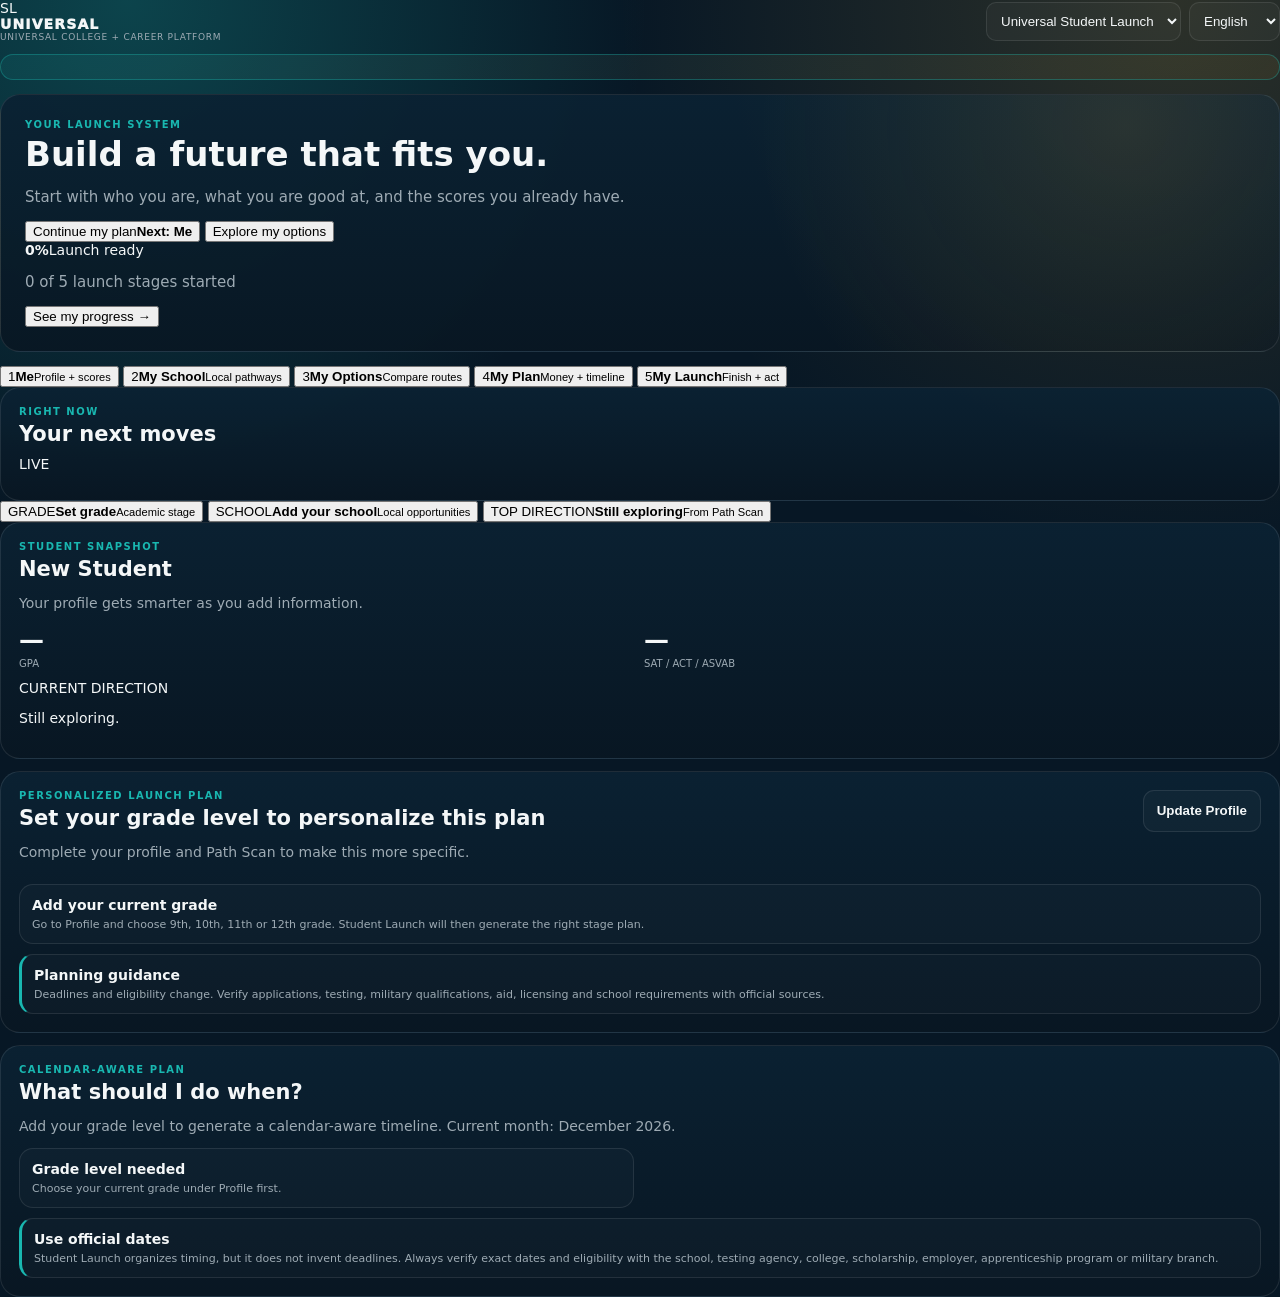
==== commit 4b7ad861: "Rebuild Student Launch interface around five-step journey" ====
--- a/index.html
+++ b/index.html
@@ -1 +1,99 @@
-<!doctype html><html lang="en"><head><meta charset="utf-8"><meta name="viewport" content="width=device-width,initial-scale=1"><title>Student Launch</title><meta name="theme-color" content="#071725"><link rel="stylesheet" href="styles.css"></head><body><div class="app"><header class="topbar"><div><div class="brand" id="brandName">STUDENT LAUNCH</div><div class="brandSub" id="brandSub">UNIVERSAL HIGH SCHOOL LAUNCH PLATFORM</div></div><div class="topActions"><select id="schoolSelect" aria-label="School edition"></select><select id="language"><option value="en">English</option><option value="es">Español</option></select></div></header><div class="edition" id="editionBanner"></div><section class="hero"><div class="eyebrow" id="heroEyebrow">Student Launch</div><h1>Choose the right path before choosing the school.</h1><p id="heroSub">Career direction, academics, education routes, school resources, funding and next actions in one private planning workspace.</p><div class="actions"><button class="btn primary" data-go="profile">Start Student Profile</button><button class="btn" data-go="setup">Configure a School</button></div></section><nav class="nav" id="nav"><button class="on" data-view="home">Mission</button><button data-view="profile">Profile</button><button data-view="academics">Academics</button><button data-view="school">School</button><button data-view="scan">Path Scan</button><button data-view="routes">Pathways</button><button data-view="colleges">Colleges</button><button data-view="funding">Funding</button><button data-view="resources">Resources</button><button data-view="setup">School Setup</button></nav><main><section class="view on" id="home"><div class="grid"><div class="panel"><div class="eyebrow">Next Moves</div><h2>Mission Queue</h2><div class="list" id="queue"></div></div><div class="panel"><div class="eyebrow">Student Snapshot</div><h2 id="snapName">New Student</h2><div class="stats"><div class="card"><strong id="snapGpa">—</strong><span>GPA</span></div><div class="card"><strong id="snapTest">—</strong><span>SAT / ACT / ASVAB</span></div></div><div class="card"><b>Current direction</b><p id="signal">Still exploring.</p></div></div></div></section><section class="view" id="profile"><div class="panel"><div class="eyebrow">Student Profile</div><h2>Basic information</h2><div class="grid"><div class="field"><label>Name</label><input id="name"></div><div class="field"><label>Graduation year</label><input id="grad" placeholder="2027"></div><div class="field"><label>Home state</label><input id="state" placeholder="Georgia"></div><div class="field"><label>Possible education benefit?</label><select id="benefit"><option>No</option><option>Possible / Verify</option><option>Yes / Verify</option></select></div></div><div class="field"><label>Interests</label><textarea id="interests"></textarea></div><div class="field"><label>Financial goal</label><textarea id="goal"></textarea></div><button class="btn primary" id="saveProfile">Save Profile</button></div></section><section class="view" id="academics"><div class="grid"><div class="panel"><div class="eyebrow">Academic Record</div><h2>Grades + rigor</h2><div class="grid"><div class="field"><label>Weighted GPA</label><input id="wgpa"></div><div class="field"><label>Unweighted GPA</label><input id="ugpa"></div><div class="field"><label>SAT</label><input id="sat"></div><div class="field"><label>ACT</label><input id="act"></div><div class="field"><label>AP Classes</label><input id="ap"></div><div class="field"><label>Honors Classes</label><input id="honors"></div><div class="field"><label>Dual Enrollment</label><input id="dual"></div><div class="field"><label>Class Rank</label><input id="rank"></div></div><button class="btn primary" id="saveAcad">Save Academics</button></div><div class="panel"><div class="row"><div><div class="eyebrow">Transcript Builder</div><h2>Course grades</h2></div><button class="btn" id="addCourse">+ Add</button></div><div class="list" id="courses"></div></div></div></section><section class="view" id="school"><div class="grid"><div class="panel"><div class="eyebrow" id="schoolEyebrow">School Edition</div><h2 id="schoolTitle">Universal mode</h2><p class="muted" id="schoolDesc"></p><div class="list" id="schoolPrograms"></div></div><div class="panel"><div class="eyebrow">School Readiness</div><h2>Official-system checklist</h2><div class="list" id="schoolChecklist"></div><div class="card notice" id="schoolCodeCard"></div></div></div></section><section class="view" id="scan"><div class="panel"><div class="eyebrow">Path Scan</div><h2>Find career + major directions</h2><p class="muted">This is planning guidance, not a final decision. Compare the result with courses, costs, real programs and counselor guidance.</p><div id="scanQuestions"></div><button class="btn primary" id="runScan">Analyze Paths</button><div class="list" id="scanResults"></div></div></section><section class="view" id="routes"><div class="grid"><div class="panel"><div class="eyebrow">Postsecondary Pathways</div><h2>Compare more than one route</h2><div class="list" id="routeList"></div></div><div class="panel"><div class="eyebrow">Selected</div><h2>Routes being considered</h2><div class="list" id="selectedRoutes"></div></div></div></section><section class="view" id="colleges"><div class="panel"><div class="eyebrow">College + Training Options</div><h2>Compare fit before prestige</h2><p class="muted">Planning matches only. Verify programs, admissions, deadlines, costs, transfer rules and scholarships on official sources.</p><div class="grid" id="schools"></div></div></section><section class="view" id="funding"><div class="grid"><div class="panel"><div class="eyebrow">Funding Stack</div><h2>Build the full aid picture</h2><div class="list" id="fundList"></div></div><div class="panel"><div class="eyebrow">Net Cost</div><h2>Simple annual estimate</h2><div class="field"><label>Annual cost</label><input id="cost"></div><div class="field"><label>Scholarships / grants</label><input id="scholar"></div><div class="field"><label>Other benefits</label><input id="benefits"></div><div class="card"><b>Estimated remaining annual cost</b><div class="big" id="net">$—</div></div></div></div></section><section class="view" id="resources"><div class="grid"><div class="panel"><div class="eyebrow">Official Resources</div><h2>Plan here. Act in official systems.</h2><div class="resources" id="resourceList"></div></div><div class="panel"><div class="eyebrow">Privacy + Handoff</div><h2>Student-first by design</h2><div class="card notice"><b>Private by default</b><p>Student-entered information stays in this browser unless the student chooses to export it.</p></div><div class="card"><b>Planning layer</b><p>Student Launch does not replace counselors, transcripts, FAFSA, district tools, official college portals, or school systems.</p></div></div></div></section><section class="view" id="setup"><div class="grid"><div class="panel"><div class="eyebrow">School Setup</div><h2>Create another school edition</h2><p class="muted">Configure the school once. The student experience updates from the configuration instead of requiring a rebuild.</p><div class="grid"><div class="field"><label>School name</label><input id="cfgName"></div><div class="field"><label>Short name</label><input id="cfgShort"></div><div class="field"><label>District</label><input id="cfgDistrict"></div><div class="field"><label>State</label><input id="cfgState"></div><div class="field"><label>Primary color</label><input id="cfgPrimary" placeholder="#19B7B0"></div><div class="field"><label>Accent color</label><input id="cfgAccent" placeholder="#D6A63C"></div><div class="field"><label>School code</label><input id="cfgCode"></div><div class="field"><label>Supported languages</label><input id="cfgLangs" placeholder="English, Spanish"></div></div><div class="field"><label>Programs / pathways (one per line: Name | Description)</label><textarea id="cfgPrograms"></textarea></div><div class="field"><label>Official resources (one per line: Name | URL | Description)</label><textarea id="cfgResources"></textarea></div><div class="field"><label>Readiness checklist (one item per line)</label><textarea id="cfgChecklist"></textarea></div><div class="field"><label>Pilot disclaimer</label><textarea id="cfgDisclaimer"></textarea></div><div class="actions"><button class="btn primary" id="saveSchool">Save School Edition</button><button class="btn" id="resetSchool">Load Current Into Form</button></div></div><div class="panel"><div class="eyebrow">Preview</div><h2>Configuration summary</h2><div id="setupPreview" class="list"></div></div></div></section></main></div><script src="app.js"></script><script src="student-profile-enhancements.js"></script><script src="school-pathway-lookup.js"></script><script src="georgia-pathway-layer.js"></script><script src="path-scan-school-match.js"></script><script src="path-scan-readiness.js"></script><script src="grade-action-plan.js"></script><script src="calendar-launch-plan.js"></script><script src="student-journey-layout.js"></script><script src="button-fixes.js"></script></body></html>+<!doctype html>
+<html lang="en">
+<head>
+  <meta charset="utf-8">
+  <meta name="viewport" content="width=device-width,initial-scale=1">
+  <meta name="theme-color" content="#071725">
+  <title>Student Launch</title>
+  <link rel="stylesheet" href="styles.css">
+</head>
+<body>
+  <div class="ambient ambientA"></div><div class="ambient ambientB"></div>
+  <div class="appShell">
+    <header class="topbar">
+      <div class="brandLockup"><div class="brandMark">SL</div><div><div class="brand" id="brandName">STUDENT LAUNCH</div><div class="brandSub" id="brandSub">YOUR HIGH SCHOOL → YOUR NEXT MOVE</div></div></div>
+      <div class="topActions"><select id="schoolSelect" aria-label="School edition"></select><select id="language"><option value="en">English</option><option value="es">Español</option></select></div>
+    </header>
+
+    <div class="edition" id="editionBanner"></div>
+
+    <section class="hero heroV2">
+      <div class="heroCopy">
+        <div class="eyebrow">YOUR LAUNCH SYSTEM</div>
+        <h1 id="journeyHeroTitle">Build a future that fits you.</h1>
+        <p id="journeyHeroSub">Connect your strengths, school, options, money, and next steps in one plan.</p>
+        <div class="heroActions">
+          <button class="ctaMain" type="button" data-experience-action="continue"><span>Continue my plan</span><b id="nextStepLabel">Next: Me</b></button>
+          <button class="ctaGhost" type="button" data-experience-action="explore">Explore my options</button>
+        </div>
+      </div>
+      <div class="launchGauge">
+        <div class="progressRing" id="progressRing" style="--progress:0deg"><div><strong id="progressPercent">0%</strong><span>Launch ready</span></div></div>
+        <p id="progressLabel">0 of 5 launch stages started</p>
+        <button class="miniLink" type="button" data-experience-action="progress">See my progress →</button>
+      </div>
+    </section>
+
+    <nav class="journeyRail" id="journeyNav" aria-label="Student Launch journey">
+      <button type="button" data-step="me"><span class="stepNo">1</span><span><b>Me</b><small>Profile + scores</small></span></button>
+      <button type="button" data-step="school"><span class="stepNo">2</span><span><b>My School</b><small>Local pathways</small></span></button>
+      <button type="button" data-step="options"><span class="stepNo">3</span><span><b>My Options</b><small>Compare routes</small></span></button>
+      <button type="button" data-step="plan"><span class="stepNo">4</span><span><b>My Plan</b><small>Money + timeline</small></span></button>
+      <button type="button" data-step="launch"><span class="stepNo">5</span><span><b>My Launch</b><small>Finish + act</small></span></button>
+    </nav>
+
+    <nav class="nav legacyNavHidden" id="nav">
+      <button class="on" data-view="home">Mission</button><button data-view="profile">Profile</button><button data-view="academics">Academics</button><button data-view="school">School</button><button data-view="scan">Path Scan</button><button data-view="routes">Pathways</button><button data-view="colleges">Colleges</button><button data-view="funding">Funding</button><button data-view="resources">Resources</button><button data-view="setup">School Setup</button>
+    </nav>
+
+    <main>
+      <section class="view on" id="home">
+        <div class="homeGrid">
+          <div class="panel missionPanel">
+            <div class="panelTop"><div><div class="eyebrow">RIGHT NOW</div><h2>Your next moves</h2></div><span class="pulseDot">LIVE</span></div>
+            <div class="list" id="queue"></div>
+          </div>
+          <div class="signalStack">
+            <button class="signalCard" type="button" data-experience-action="academics"><span>GRADE</span><b id="homeGradeSignal">Set grade</b><small>Academic stage</small></button>
+            <button class="signalCard" type="button" data-step="school"><span>SCHOOL</span><b id="homeSchoolSignal">Add your school</b><small>Local opportunities</small></button>
+            <button class="signalCard featureSignal" type="button" data-experience-action="explore"><span>TOP DIRECTION</span><b id="homeDirectionSignal">Still exploring</b><small>From Path Scan</small></button>
+          </div>
+        </div>
+        <div class="panel snapshotPanel">
+          <div><div class="eyebrow">STUDENT SNAPSHOT</div><h2 id="snapName">New Student</h2><p class="muted">Your profile gets smarter as you add information.</p></div>
+          <div class="stats"><div class="statBlock"><strong id="snapGpa">—</strong><span>GPA</span></div><div class="statBlock"><strong id="snapTest">—</strong><span>SAT / ACT / ASVAB</span></div></div>
+          <div class="directionBlock"><span>CURRENT DIRECTION</span><p id="signal">Still exploring.</p></div>
+        </div>
+      </section>
+
+      <section class="view" id="profile"><div class="sectionIntro"><div class="stepBadge">1</div><div><div class="eyebrow">ME</div><h2>Start with who you are.</h2><p>Your grade, interests, strengths, goals, and school give Student Launch the context it needs.</p></div></div><div class="panel"><div class="grid"><div class="field"><label>Name</label><input id="name"></div><div class="field"><label>Graduation year</label><input id="grad" placeholder="2027"></div><div class="field"><label>Home state</label><input id="state" placeholder="Georgia"></div><div class="field"><label>Possible education benefit?</label><select id="benefit"><option>No</option><option>Possible / Verify</option><option>Yes / Verify</option></select></div></div><div class="field"><label>Interests</label><textarea id="interests" placeholder="What do you like doing, learning, building, solving, or helping with?"></textarea></div><div class="field"><label>Financial goal</label><textarea id="goal" placeholder="Low debt, high income, stay close to home, start working fast..."></textarea></div><button class="btn primary" id="saveProfile">Save & continue</button></div></section>
+
+      <section class="view" id="academics"><div class="sectionIntro"><div class="stepBadge">1</div><div><div class="eyebrow">ME · ACADEMICS</div><h2>Show what you’ve already built.</h2><p>Scores and rigor are planning signals—not labels.</p></div></div><div class="grid"><div class="panel"><div class="eyebrow">ACADEMIC RECORD</div><h2>Grades + rigor</h2><div class="grid"><div class="field"><label>Weighted GPA</label><input id="wgpa"></div><div class="field"><label>Unweighted GPA</label><input id="ugpa"></div><div class="field"><label>SAT</label><input id="sat"></div><div class="field"><label>ACT</label><input id="act"></div><div class="field"><label>AP Classes</label><input id="ap"></div><div class="field"><label>Honors Classes</label><input id="honors"></div><div class="field"><label>Dual Enrollment</label><input id="dual"></div><div class="field"><label>Class Rank</label><input id="rank"></div></div><button class="btn primary" id="saveAcad">Save academics</button></div><div class="panel"><div class="row"><div><div class="eyebrow">TRANSCRIPT BUILDER</div><h2>Course grades</h2></div><button class="btn" id="addCourse">+ Add course</button></div><div class="list" id="courses"></div></div></div></section>
+
+      <section class="view" id="school"><div class="sectionIntro"><div class="stepBadge">2</div><div><div class="eyebrow" id="schoolEyebrow">MY SCHOOL</div><h2 id="schoolTitle">What can you use where you already are?</h2><p class="muted" id="schoolDesc"></p></div></div><div class="grid"><div class="panel"><div class="eyebrow">PROGRAMS + PATHWAYS</div><div class="list" id="schoolPrograms"></div></div><div class="panel"><div class="eyebrow">SCHOOL READINESS</div><h2>Official-system checklist</h2><div class="list" id="schoolChecklist"></div><div class="card notice" id="schoolCodeCard"></div></div></div></section>
+
+      <section class="view" id="scan"><div class="sectionIntro"><div class="stepBadge">3</div><div><div class="eyebrow">MY OPTIONS</div><h2>Find directions worth exploring.</h2><p>Interests + academics + school opportunities + route preferences come together here.</p></div></div><div class="panel"><div id="scanQuestions"></div><button class="btn primary largeBtn" id="runScan">Analyze my paths</button><div class="list" id="scanResults"></div></div></section>
+
+      <section class="view" id="routes"><div class="sectionIntro"><div class="stepBadge">3</div><div><div class="eyebrow">MY OPTIONS · ROUTES</div><h2>There is more than one good way forward.</h2><p>Compare college, trade, military, work, entrepreneurship, certifications, and hybrid routes.</p></div></div><div class="grid"><div class="panel"><div class="eyebrow">COMPARE ROUTES</div><div class="list" id="routeList"></div></div><div class="panel stickyPanel"><div class="eyebrow">MY SHORTLIST</div><h2>Routes I’m considering</h2><div class="list" id="selectedRoutes"></div></div></div></section>
+
+      <section class="view" id="colleges"><div class="sectionIntro"><div class="stepBadge">3</div><div><div class="eyebrow">MY OPTIONS · SCHOOLS + TRAINING</div><h2>Compare fit before prestige.</h2><p>Use programs, cost, outcomes, and fit—not just a famous name.</p></div></div><div class="grid" id="schools"></div></section>
+
+      <section class="view" id="funding"><div class="sectionIntro"><div class="stepBadge">4</div><div><div class="eyebrow">MY PLAN · MONEY</div><h2>Know the cost before you commit.</h2><p>Stack grants, scholarships, benefits, work support, and lower-cost routes.</p></div></div><div class="grid"><div class="panel"><div class="eyebrow">FUNDING STACK</div><div class="list" id="fundList"></div></div><div class="panel"><div class="eyebrow">NET COST</div><h2>Simple annual estimate</h2><div class="field"><label>Annual cost</label><input id="cost"></div><div class="field"><label>Scholarships / grants</label><input id="scholar"></div><div class="field"><label>Other benefits</label><input id="benefits"></div><div class="netCostCard"><span>ESTIMATED REMAINING ANNUAL COST</span><div class="big" id="net">$—</div></div></div></div></section>
+
+      <section class="view" id="resources"><div class="sectionIntro"><div class="stepBadge">5</div><div><div class="eyebrow">MY LAUNCH</div><h2>Use Student Launch to plan. Use official systems to act.</h2><p>Applications, aid, military qualification, enrollment, and eligibility always get verified at the source.</p></div></div><div class="grid"><div class="panel"><div class="eyebrow">OFFICIAL RESOURCES</div><div class="resources" id="resourceList"></div></div><div class="panel"><div class="eyebrow">PRIVACY + HANDOFF</div><div class="privacyCard"><b>Private by default</b><p>Student-entered information stays in this browser unless the student chooses to export it.</p></div><div class="card"><b>Planning layer</b><p>Student Launch does not replace counselors, transcripts, FAFSA, district tools, official college portals, or school systems.</p></div></div></div></section>
+
+      <section class="view adminOnly" id="setup"><div class="sectionIntro"><div class="stepBadge">A</div><div><div class="eyebrow">ADMIN</div><h2>Configure a school edition.</h2></div></div><div class="grid"><div class="panel"><div class="grid"><div class="field"><label>School name</label><input id="cfgName"></div><div class="field"><label>Short name</label><input id="cfgShort"></div><div class="field"><label>District</label><input id="cfgDistrict"></div><div class="field"><label>State</label><input id="cfgState"></div><div class="field"><label>Primary color</label><input id="cfgPrimary" placeholder="#19B7B0"></div><div class="field"><label>Accent color</label><input id="cfgAccent" placeholder="#D6A63C"></div><div class="field"><label>School code</label><input id="cfgCode"></div><div class="field"><label>Supported languages</label><input id="cfgLangs" placeholder="English, Spanish"></div></div><div class="field"><label>Programs / pathways</label><textarea id="cfgPrograms"></textarea></div><div class="field"><label>Official resources</label><textarea id="cfgResources"></textarea></div><div class="field"><label>Readiness checklist</label><textarea id="cfgChecklist"></textarea></div><div class="field"><label>Pilot disclaimer</label><textarea id="cfgDisclaimer"></textarea></div><div class="actions"><button class="btn primary" id="saveSchool">Save School Edition</button><button class="btn" id="resetSchool">Load Current Into Form</button></div></div><div class="panel"><div class="eyebrow">PREVIEW</div><div id="setupPreview" class="list"></div></div></div></section>
+    </main>
+  </div>
+  <script src="app.js"></script>
+  <script src="student-profile-enhancements.js"></script>
+  <script src="school-pathway-lookup.js"></script>
+  <script src="georgia-pathway-layer.js"></script>
+  <script src="path-scan-school-match.js"></script>
+  <script src="path-scan-readiness.js"></script>
+  <script src="grade-action-plan.js"></script>
+  <script src="calendar-launch-plan.js"></script>
+  <script src="student-experience-v2.js"></script>
+  <script src="button-fixes.js"></script>
+</body>
+</html>
